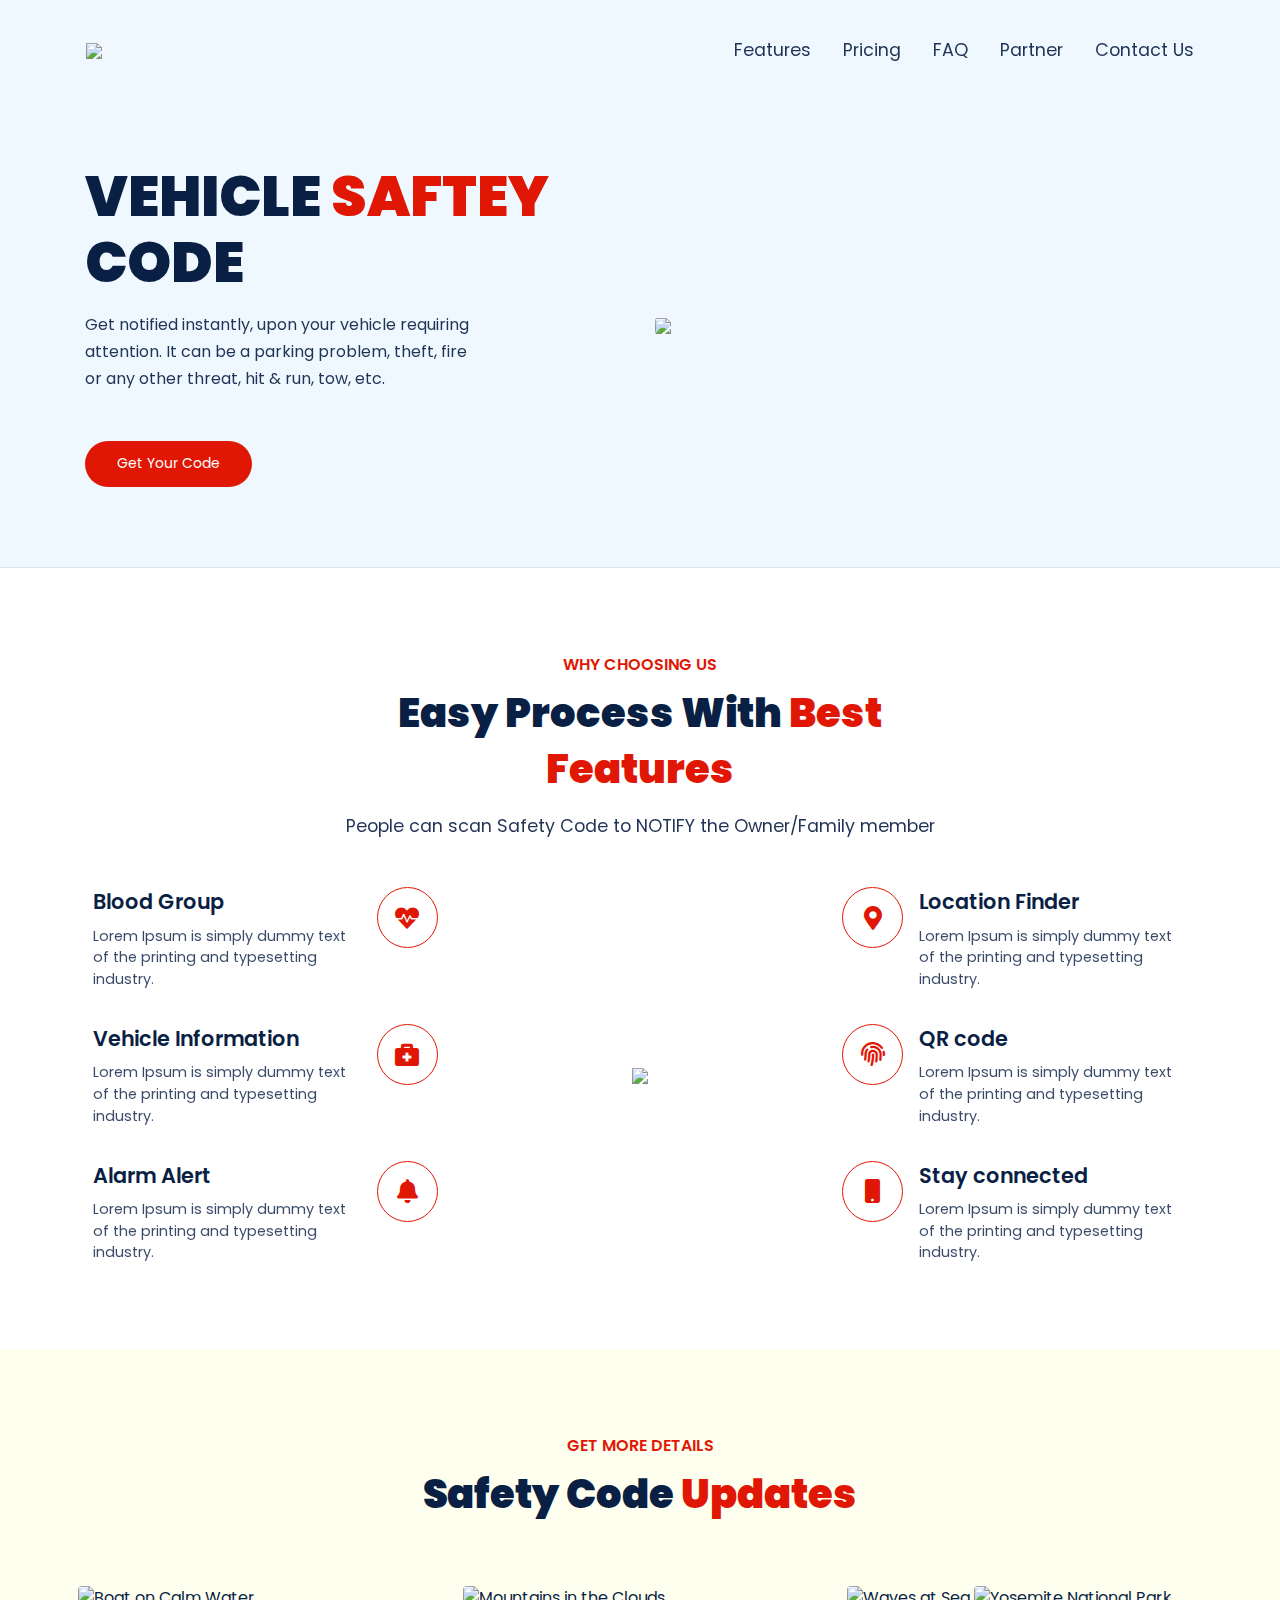
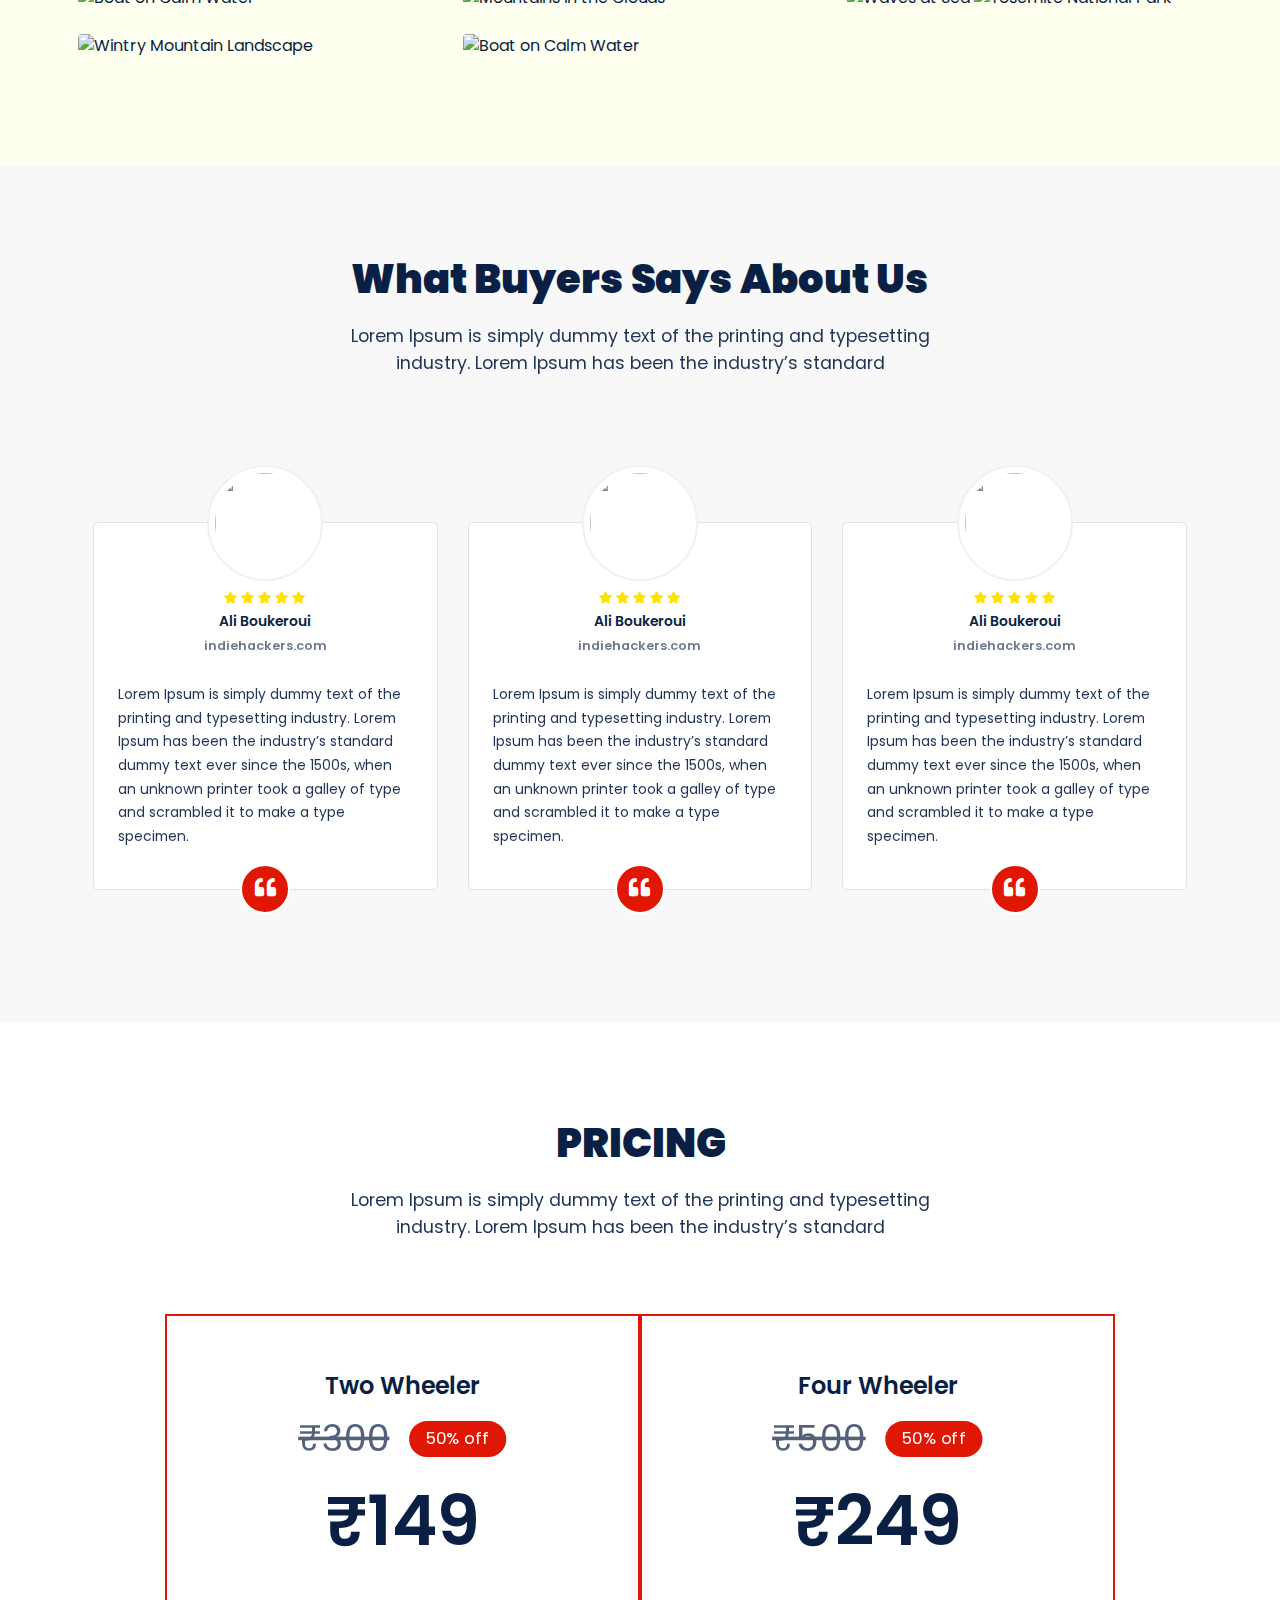
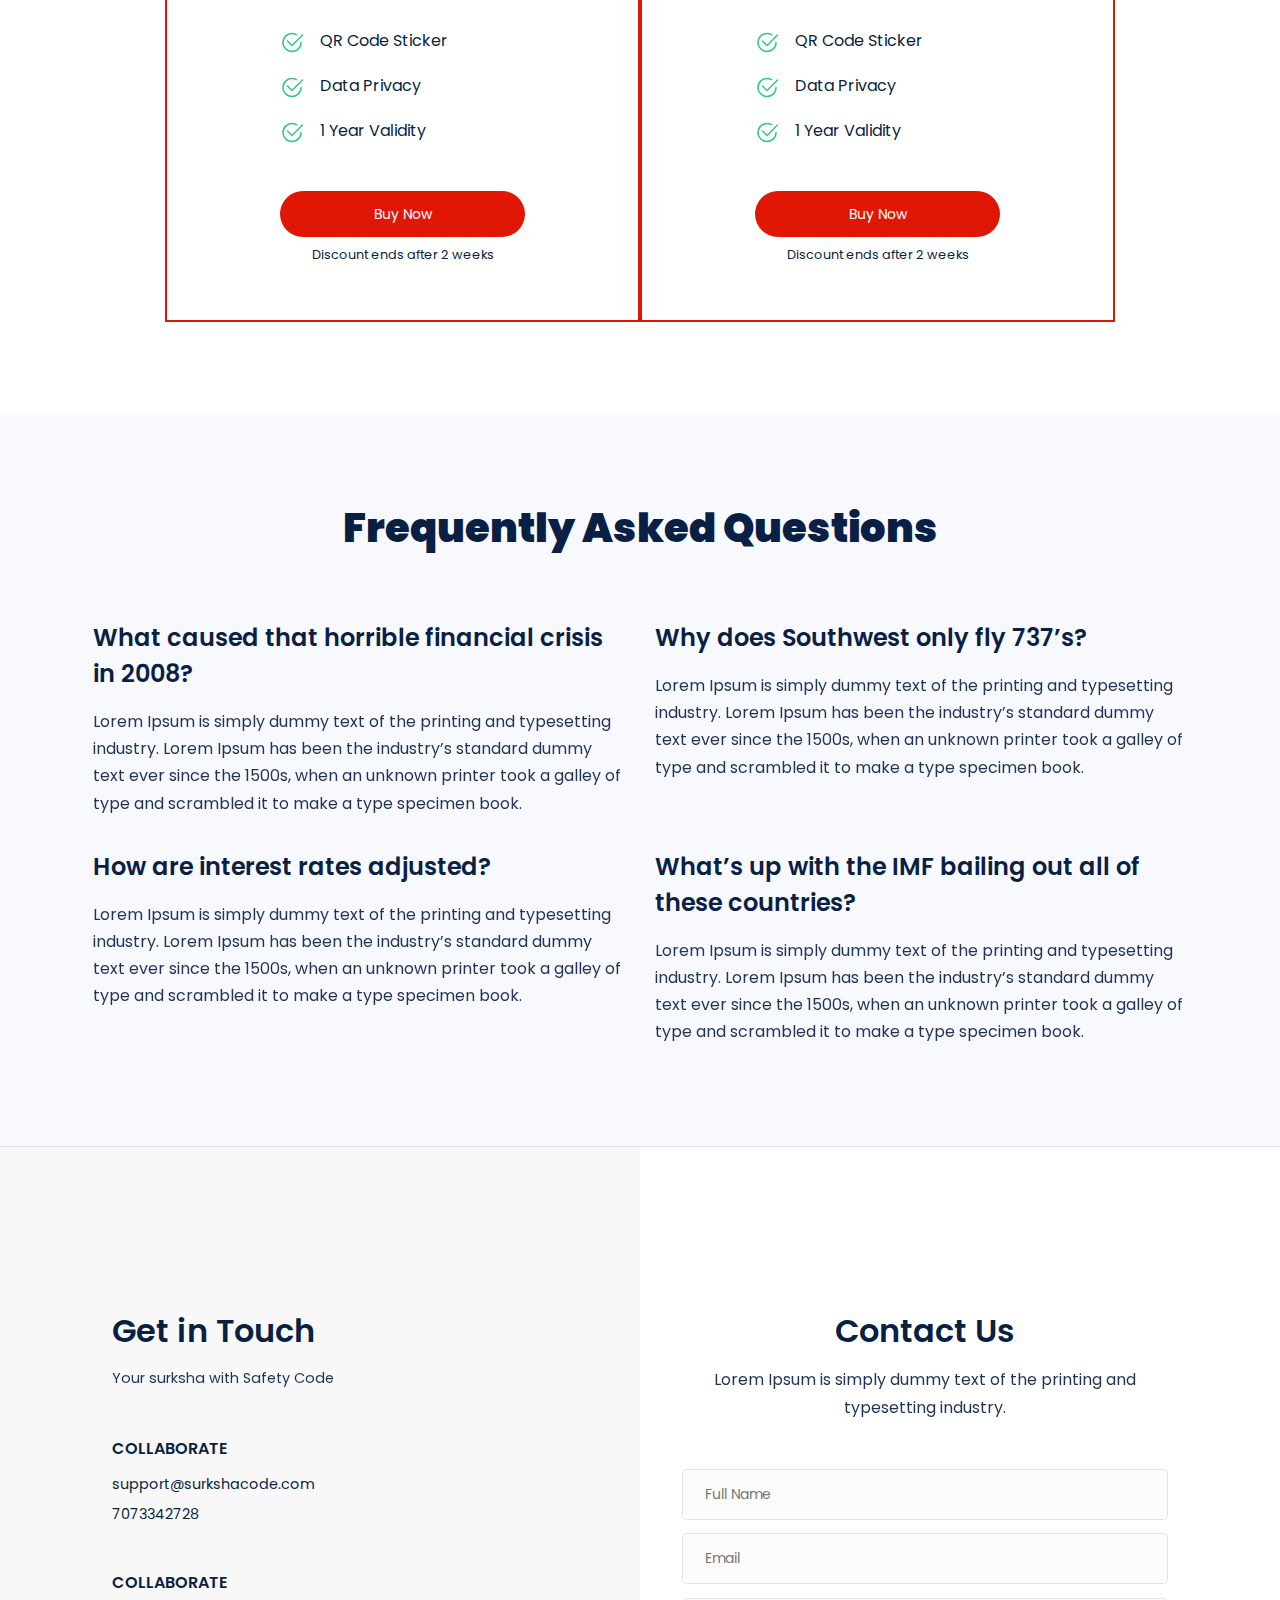
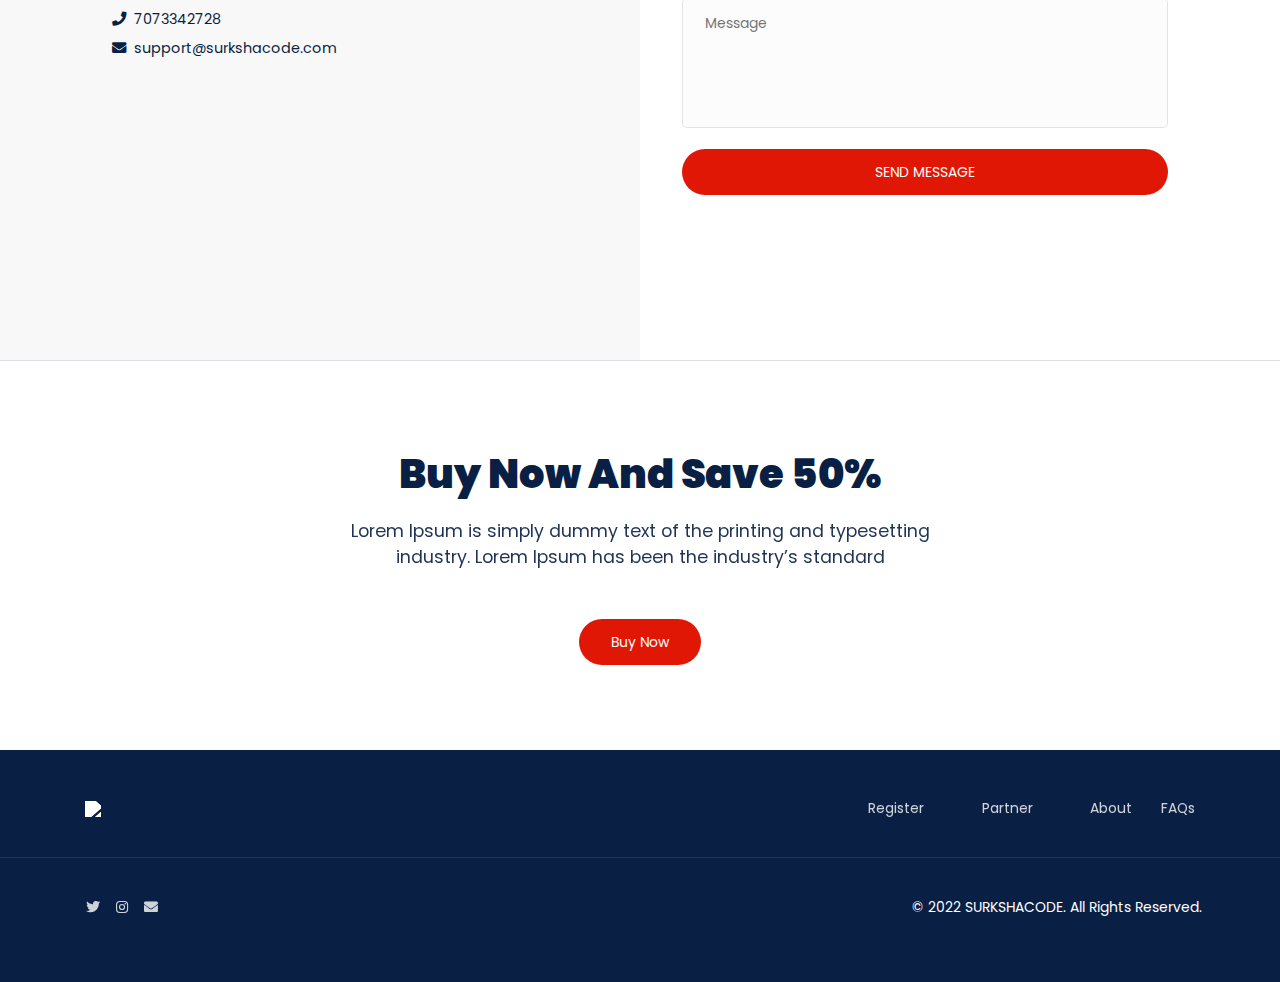
==== index.html @ e94eabd1 "new updts" ====
<!doctype html>
<html lang="en">

<head>
  <!-- Required meta tags -->
  <meta charset="utf-8">
  <meta name="viewport" content="width=device-width, initial-scale=1, shrink-to-fit=no">
  <meta name="description"
    content="Your SAFETY with Safety QR Code. Instantly get notified on phone, if your vehicle requires attention">
  <meta name="keywords"
    content="Your SAFETY with Safety QR Code. Instantly get notified on phone, if your vehicle requires attention">
  <link rel="icon" href="./assets/imgs/logo.svg" type="image/gif" sizes="16x16">
  <meta property="og:title" content="Your SAFETY with Safety QR Code">
  <meta property="og:site_name" content="Your SAFETY with Safety QR Code">
  <meta property="og:url" content="https://safetycode.in/">
  <meta property="og:image" content="https://safetycode.in/assets/imgs/qrimage.png">
  <meta property="og:description"
    content="Your SAFETY with Safety QR Code. Instantly get notified on phone, if your vehicle requires attention">

  <link rel="stylesheet" href="https://cdnjs.cloudflare.com/ajax/libs/animate.css/3.7.2/animate.min.css">
  <!-- font awesome 5 free -->
  <link rel="stylesheet" href="https://cdnjs.cloudflare.com/ajax/libs/font-awesome/5.13.0/css/all.min.css">
  <!-- Bootstrap CSS -->
  <link rel="stylesheet" href="https://stackpath.bootstrapcdn.com/bootstrap/4.4.1/css/bootstrap.min.css">

  <!-- Poppins font from Google -->
  <link href="https://fonts.googleapis.com/css2?family=Poppins:wght@300;400;600;700&display=swap" rel="stylesheet">

  <link rel="stylesheet" href="./assets/app.css">

  <title>Safety Code</title>
</head>

<body>

  <!--Offer Alert ================================ -->
  <!-- <div class="offer-alert">
       <div class="offer-alert__container container">
         <span>🔥😍 Limited time offer</span> <a href="https://surkshacode.com/register" target="_blank" class="offer-alert__btn">Register Now</a>
       </div>
     </div> -->

  <!--Hero ====================================== -->
  <header class="hero container-fluid border-bottom">
    <nav class="hero-nav container px-4 px-lg-0 mx-auto">
      <ul class="nav w-100 list-unstyled align-items-center p-0">
        <li class="hero-nav__item">
          <img class="hero-nav__logo" src="assets/imgs/logo.svg">
        </li>
        <li id="hero-menu" class="flex-grow-1 hero__nav-list hero__nav-list--mobile-menu ft-menu">
          <ul class="hero__menu-content nav flex-column flex-lg-row ft-menu__slider animated list-unstyled p-2 p-lg-0">
            <li class="flex-grow-1">
              <ul class="nav nav--lg-side list-unstyled align-items-center p-0">
                <li class="hero-nav__item">
                  <a href="#contact-us" class="hero-nav__link">Contact Us</a>
                </li>
                <li class="hero-nav__item">
                  <a href="./partner/index.html" target="_blank" class="hero-nav__link">Partner</a>
                </li>
                <li class="hero-nav__item">
                  <a href="#faq" class="hero-nav__link">FAQ</a>
                </li>
                <li class="hero-nav__item">
                  <a href="#pricing" class="hero-nav__link">Pricing</a>
                </li>

                <!-- <li class="hero-nav__item">
                  <a href="#features" class="hero-nav__link">Features</a>
                </li> -->
                <li class="hero-nav__item">
                  <a href="#product" class="hero-nav__link">Features</a>
                </li>
                <!-- <li class="hero-nav__item">
                  <a href="https://surkshacode.com/register" target="_blank" class="hero-nav__link" >Register</a>
                </li> -->

              </ul>
            </li>
          </ul>
          <button onclick="document.querySelector('#hero-menu').classList.toggle('ft-menu--js-show')"
            class="ft-menu__close-btn animated">
            <svg class="bi bi-x" width="1em" height="1em" viewBox="0 0 16 16" fill="currentColor"
              xmlns="http://www.w3.org/2000/svg">
              <path fill-rule="evenodd" d="M11.854 4.146a.5.5 0 010 .708l-7 7a.5.5 0 01-.708-.708l7-7a.5.5 0 01.708 0z"
                clip-rule="evenodd" />
              <path fill-rule="evenodd" d="M4.146 4.146a.5.5 0 000 .708l7 7a.5.5 0 00.708-.708l-7-7a.5.5 0 00-.708 0z"
                clip-rule="evenodd" />
            </svg>
          </button>
        </li>
        <li class="d-lg-none flex-grow-1 d-flex flex-row-reverse hero-nav__item">
          <button onclick="document.querySelector('#hero-menu').classList.toggle('ft-menu--js-show')"
            class="text-center px-2">
            <i class="fas fa-bars"></i>
          </button>
        </li>
      </ul>
    </nav>
    <div class="hero__content container mx-auto">
      <div class="row px-0 mx-0 align-items-center">
        <div class="col-lg-6 px-0">
          <h1 class="hero__title mb-3">
            VEHICLE <span class="highlight">SAFTEY</span> CODE
          </h1>
          <p class="hero__paragraph mb-5">
            Get notified instantly, upon your vehicle requiring attention. It can be a parking problem, theft, fire or
            any other threat, hit & run, tow, etc.
          </p>
          <div class="hero__btns-container">
            <a class="hero__btn btn btn-primary mb-2 mb-lg-0" href="https://surkshacode.com/register" target="_blank">
              Get Your Code
            </a>
            <!-- <a class="hero__btn btn btn-secondary mx-lg-3" href="#">
              Partner
            </a> -->
          </div>
        </div>
        <div class="col-lg-5 mt-5 mt-lg-0 mx-0">
          <div class="hero__img-container">
            <img src="assets/imgs/qrimage.png" class="hero__img w-100">
          </div>
        </div>
      </div>
    </div>
  </header>

  <!-- ===================================== -->

  <div id="product" class="block-5 space-between-blocks">
    <div class="container">
      <!-- HEADER -->
      <div class="col-lg-8 col-xl-7 mx-auto text-center mb-5">
        <p class="block__pre-title mb-2">WHY CHOOSING US</p>
        <h1 class="block__title mb-3">Easy Process With <span class="highlight">Best Features</span></h1>
        <p class="block__paragraph mb-0">
          People can scan Safety Code to NOTIFY the Owner/Family member
        </p>
      </div>
      <div class="row align-items-center flex-column-reverse flex-lg-row px-2">
        <!-- LEFT CONTENT -->
        <div class="col-lg-4">
          <div class="card-2 d-flex flex-row flex-lg-row-reverse">
            <div>
              <span class="card-2__symbol mx-auto">
                <i class="fas fa-heartbeat"></i>
              </span>
            </div>
            <div class="px-2"></div>
            <div>
              <h3 class="card-2__title mb-2">Blood Group</h3>
              <p class="card-2__paragraph">
                Lorem Ipsum is simply dummy text of
                the printing and typesetting industry.
              </p>
            </div>
          </div>
          <div class="card-2 d-flex flex-row flex-lg-row-reverse">
            <div>
              <span class="card-2__symbol mx-auto">
                <i class="fas fa-briefcase-medical"></i>
              </span>
            </div>
            <div class="px-2"></div>
            <div>
              <h3 class="card-2__title mb-2">Vehicle Information</h3>
              <p class="card-2__paragraph">
                Lorem Ipsum is simply dummy text of
                the printing and typesetting industry.
              </p>
            </div>
          </div>
          <div class="card-2 d-flex flex-row flex-lg-row-reverse">
            <div>
              <span class="card-2__symbol mx-auto">
                <i class="fas fa-bell"></i>
              </span>
            </div>
            <div class="px-2"></div>
            <div>
              <h3 class="card-2__title mb-2">Alarm Alert</h3>
              <p class="card-2__paragraph">
                Lorem Ipsum is simply dummy text of
                the printing and typesetting industry.
              </p>
            </div>
          </div>
        </div>
        <!-- IMAGE -->
        <div class="col-lg-4 my-5 text-center">
          <img src="assets/imgs/qrimage.png" class="w-75">
        </div>
        <!-- RIGHT CONTENT -->
        <div class="col-lg-4">
          <div class="card-2 d-flex">
            <div>
              <span class="card-2__symbol mx-auto">
                <i class="fas fa-map-marker-alt"></i>
              </span>
            </div>
            <div class="px-2"></div>
            <div>
              <h3 class="card-2__title mb-2">Location Finder</h3>
              <p class="card-2__paragraph">
                Lorem Ipsum is simply dummy text of
                the printing and typesetting industry.
              </p>
            </div>
          </div>
          <div class="card-2 d-flex">
            <div>
              <span class="card-2__symbol mx-auto">
                <i class="fas fa-fingerprint"></i>
              </span>
            </div>
            <div class="px-2"></div>
            <div>
              <h3 class="card-2__title mb-2">QR code</h3>
              <p class="card-2__paragraph">
                Lorem Ipsum is simply dummy text of
                the printing and typesetting industry.
              </p>
            </div>
          </div>
          <div class="card-2 d-flex">
            <div>
              <span class="card-2__symbol mx-auto">
                <i class="fas fa-mobile"></i>
              </span>
            </div>
            <div class="px-2"></div>
            <div>
              <h3 class="card-2__title mb-2">Stay connected</h3>
              <p class="card-2__paragraph">
                Lorem Ipsum is simply dummy text of
                the printing and typesetting industry.
              </p>
            </div>
          </div>
        </div>
      </div>
    </div>
  </div>

  <!-- ===================================== -->

  <div id="features" class="block-11 space-between-blocks">
    <div class="container">
      <div class="block__header col-lg-8 col-xl-7 mx-auto text-center">
        <p class="block__pre-title mb-2">GET MORE DETAILS</p>
        <h1 class="block__title mb-3">Safety Code <span class="highlight">Updates</span></h1>
        <!-- <p class="block__paragraph mb-0">
          Lorem Ipsum is simply dummy text of the printing and typesetting industry. Lorem Ipsum has been the industry’s
          standard
        </p> -->
      </div>
      <div class="row align-items-center justify-content-center flex-column-reverse flex-lg-row px-2">
        <!-- Gallery -->
        <div class="row">
          <div class="col-lg-4 col-md-12 mb-4 mb-lg-0">
            <img src="https://mdbcdn.b-cdn.net/img/Photos/Horizontal/Nature/4-col/img%20(73).webp"
              class="w-100 shadow-1-strong rounded mb-4" alt="Boat on Calm Water" id="myImg" onclick="onClickImage(this);"/>

            <img src="https://mdbcdn.b-cdn.net/img/Photos/Vertical/mountain1.webp"
              class="w-100 shadow-1-strong rounded mb-4" alt="Wintry Mountain Landscape" id="myImg" onclick="onClickImage(this);"/>
          </div>

          <div class="col-lg-4 mb-4 mb-lg-0">
            <img src="https://mdbcdn.b-cdn.net/img/Photos/Vertical/mountain2.webp"
              class="w-100 shadow-1-strong rounded mb-4" alt="Mountains in the Clouds"  id="myImg" onclick="onClickImage(this);"/>

            <img src="https://mdbcdn.b-cdn.net/img/Photos/Horizontal/Nature/4-col/img%20(73).webp"
              class="w-100 shadow-1-strong rounded mb-4" alt="Boat on Calm Water" id="myImg" onclick="onClickImage(this);"/>
          </div>

          <div class="col-lg-4 mb-4 mb-lg-0">
            <img src="https://mdbcdn.b-cdn.net/img/Photos/Horizontal/Nature/4-col/img%20(18).webp"
              class="w-100 shadow-1-strong rounded mb-4" alt="Waves at Sea" id="myImg" onclick="onClickImage(this);" />

            <img src="https://mdbcdn.b-cdn.net/img/Photos/Vertical/mountain3.webp"
              class="w-100 shadow-1-strong rounded mb-4" alt="Yosemite National Park" id="myImg" onclick="onClickImage(this);" />
          </div>
        </div>
        <!-- Gallery -->
      </div>
    </div>
  </div>
  <div id="myModal" class="modal">
    <span class="close">&times;</span>
    <img class="modal-content" id="img01">
  </div>

  <!-- ======================================== -->

  <div id="testimonials" class="block-20 space-between-blocks">
    <div class="container">
      <div class="block__header col-lg-8 col-xl-7 mx-auto text-center px-0">
        <h1 class="block__title mb-3">What Buyers Says About Us</h1>
        <p class="block__paragraph">
          Lorem Ipsum is simply dummy text of the printing and typesetting industry. Lorem Ipsum has been the industry’s
          standard
        </p>
      </div>
      <div class="row px-2 pt-4">
        <div class="col-lg-4">
          <div class="testimonial-card-1 mb-5">
            <p class="testimonial-card-1__paragraph mb-3">
              Lorem Ipsum is simply dummy text of the printing and typesetting industry. Lorem Ipsum has been the
              industry’s standard

              dummy text ever since the 1500s, when an unknown printer took a galley of type and scrambled it to make a
              type specimen.
            </p>
            <div class="block-20__person">
              <div class="mb-2">
                <img class="block-20__person-avatar" src="assets/imgs/profile-2.png">
              </div>
              <div class="flex-grow-1 d-flex flex-column">
                <span class="block-20__person-rating">
                  <i class="fas fa-star"></i>
                  <i class="fas fa-star"></i>
                  <i class="fas fa-star"></i>
                  <i class="fas fa-star"></i>
                  <i class="fas fa-star"></i>
                </span>
                <span class="block-20__person-name my-1">Ali Boukeroui</span>
                <span class="block-20__person-info">indiehackers.com</span>
              </div>
            </div>
            <span class="testimonial-card-1__quote-symbol">
              <i class="fas fa-quote-left"></i>
            </span>
          </div>
        </div>
        <div class="col-lg-4">
          <div class="testimonial-card-1 mb-5">
            <p class="testimonial-card-1__paragraph mb-3">
              Lorem Ipsum is simply dummy text of the printing and typesetting industry. Lorem Ipsum has been the
              industry’s standard
              dummy text ever since the 1500s, when an unknown printer took a galley of type and scrambled it to make a
              type specimen.
            </p>
            <div class="block-20__person">
              <div class="mb-2">
                <img class="block-20__person-avatar" src="assets/imgs/profile-2.png">
              </div>
              <div class="flex-grow-1 d-flex flex-column">
                <span class="block-20__person-rating">
                  <i class="fas fa-star"></i>
                  <i class="fas fa-star"></i>
                  <i class="fas fa-star"></i>
                  <i class="fas fa-star"></i>
                  <i class="fas fa-star"></i>
                </span>
                <span class="block-20__person-name my-1">Ali Boukeroui</span>
                <span class="block-20__person-info">indiehackers.com</span>
              </div>
            </div>
            <span class="testimonial-card-1__quote-symbol">
              <i class="fas fa-quote-left"></i>
            </span>
          </div>
        </div>
        <div class="col-lg-4">
          <div class="testimonial-card-1 mb-5">
            <p class="testimonial-card-1__paragraph mb-3">
              Lorem Ipsum is simply dummy text of the printing and typesetting industry. Lorem Ipsum has been the
              industry’s standard
              dummy text ever since the 1500s, when an unknown printer took a galley of type and scrambled it to make a
              type specimen.
            </p>
            <div class="block-20__person">
              <div class="mb-2">
                <img class="block-20__person-avatar" src="assets/imgs/profile-2.png">
              </div>
              <div class="flex-grow-1 d-flex flex-column">
                <span class="block-20__person-rating">
                  <i class="fas fa-star"></i>
                  <i class="fas fa-star"></i>
                  <i class="fas fa-star"></i>
                  <i class="fas fa-star"></i>
                  <i class="fas fa-star"></i>
                </span>
                <span class="block-20__person-name my-1">Ali Boukeroui</span>
                <span class="block-20__person-info">indiehackers.com</span>
              </div>
            </div>
            <span class="testimonial-card-1__quote-symbol">
              <i class="fas fa-quote-left"></i>
            </span>
          </div>
        </div>
      </div>
    </div>
  </div>

  <!-- =================================== -->

  <div id="pricing" class="block-17 px-4 space-between-blocks">
    <div class="container">
      <div class="block-17__header col-lg-8 col-xl-7 mx-auto text-center px-0">
        <h1 class="block__title mb-3">PRICING</h1>
        <p class="block__paragraph">
          Lorem Ipsum is simply dummy text of the printing and typesetting industry. Lorem Ipsum has been the industry’s
          standard
        </p>
      </div>
      <div class="block-17__card row flex-column-reverse flex-lg-row justify-content-center">
        <!-- <div class="testimonial-card-3 text-center col-lg-6 px-0 d-flex align-items-center justify-content-center">
          <div class="px-4 px-lg-5">
            <img class="person__avatar" src="/imgs/profile-2.png">
            <p class="testimonial-card-3__paragraph my-4">
              Lorem Ipsum is simply dummy text of the printing
              and typesetting industry. Lorem Ipsum has been the
              industry’s standard dummy text ever since the 1500s,
              when an unknown printer took a galley of type and
              scrambled it to make a type specimen book.
            </p>
            <div class="flex-grow-1 d-flex flex-column mb-3">
              <span class="person__name">Ali Boukeroui</span>
              <span class="person__info my-1">indiehackers.com</span>
              <span class="person__rating">
                <i class="fas fa-star"></i>
                <i class="fas fa-star"></i>
                <i class="fas fa-star"></i>
                <i class="fas fa-star"></i>
                <i class="fas fa-star"></i>
              </span>
            </div>
          </div>
          <span class="testimonial-card-3__quote-symbol">
            <i class="fas fa-quote-left"></i>
          </span>
        </div> -->
        <div class="cta-card col-lg-5 px-0">
          <div class="plan-card text-center">
            <h6 class="plan-card__name mb-0">Two Wheeler</h6>
            <p class="discount mt-3 mb-0 d-flex align-items-center justify-content-center">
              <span class="discount__old-price mx-2">₹300</span>
              <span class="discount__percentage mx-2">50% off</span>
            </p>
            <p class="plan-card__price my-2">₹149</p>
            <!-- <span class="plan-card__duration">7 Days Money Back Guaranteed</span> -->
            <ul class="plan-features list-unstyled mt-5 mb-0">
              <li class="plan-features__li">
                <span class="plan-features__li-icon mx-1">
                  <svg class="bi bi-check2-circle" width="1em" height="1em" viewBox="0 0 16 16" fill="currentColor"
                    xmlns="http://www.w3.org/2000/svg">
                    <path fill-rule="evenodd"
                      d="M15.354 2.646a.5.5 0 0 1 0 .708l-7 7a.5.5 0 0 1-.708 0l-3-3a.5.5 0 1 1 .708-.708L8 9.293l6.646-6.647a.5.5 0 0 1 .708 0z" />
                    <path fill-rule="evenodd"
                      d="M8 2.5A5.5 5.5 0 1 0 13.5 8a.5.5 0 0 1 1 0 6.5 6.5 0 1 1-3.25-5.63.5.5 0 1 1-.5.865A5.472 5.472 0 0 0 8 2.5z" />
                  </svg>
                </span>
                <span class="mx-3">QR Code Sticker</span>
              </li>
              <li class="plan-features__li">
                <span class="plan-features__li-icon mx-1">
                  <svg class="bi bi-check2-circle" width="1em" height="1em" viewBox="0 0 16 16" fill="currentColor"
                    xmlns="http://www.w3.org/2000/svg">
                    <path fill-rule="evenodd"
                      d="M15.354 2.646a.5.5 0 0 1 0 .708l-7 7a.5.5 0 0 1-.708 0l-3-3a.5.5 0 1 1 .708-.708L8 9.293l6.646-6.647a.5.5 0 0 1 .708 0z" />
                    <path fill-rule="evenodd"
                      d="M8 2.5A5.5 5.5 0 1 0 13.5 8a.5.5 0 0 1 1 0 6.5 6.5 0 1 1-3.25-5.63.5.5 0 1 1-.5.865A5.472 5.472 0 0 0 8 2.5z" />
                  </svg>
                </span>
                <span class="mx-3">Data Privacy</span>
              </li>
              <li class="plan-features__li">
                <span class="plan-features__li-icon mx-1">
                  <svg class="bi bi-check2-circle" width="1em" height="1em" viewBox="0 0 16 16" fill="currentColor"
                    xmlns="http://www.w3.org/2000/svg">
                    <path fill-rule="evenodd"
                      d="M15.354 2.646a.5.5 0 0 1 0 .708l-7 7a.5.5 0 0 1-.708 0l-3-3a.5.5 0 1 1 .708-.708L8 9.293l6.646-6.647a.5.5 0 0 1 .708 0z" />
                    <path fill-rule="evenodd"
                      d="M8 2.5A5.5 5.5 0 1 0 13.5 8a.5.5 0 0 1 1 0 6.5 6.5 0 1 1-3.25-5.63.5.5 0 1 1-.5.865A5.472 5.472 0 0 0 8 2.5z" />
                  </svg>
                </span>
                <span class="mx-3">1 Year Validity</span>
              </li>
              <li class="mt-5">
                <a href="#" class="d-block btn btn-primary px-5 mx-auto">
                  Buy Now
                </a>
                <small class="d-block mt-2 text-center">Discount ends after 2 weeks</small>
              </li>
            </ul>
          </div>
        </div>
        <div class="cta-card col-lg-5 px-0">
          <div class="plan-card text-center">
            <h6 class="plan-card__name mb-0">Four Wheeler</h6>
            <p class="discount mt-3 mb-0 d-flex align-items-center justify-content-center">
              <span class="discount__old-price mx-2">₹500</span>
              <span class="discount__percentage mx-2">50% off</span>
            </p>
            <p class="plan-card__price my-2">₹249</p>
            <!-- <span class="plan-card__duration">7 Days Money Back Guaranteed</span> -->
            <ul class="plan-features list-unstyled mt-5 mb-0">
              <li class="plan-features__li">
                <span class="plan-features__li-icon mx-1">
                  <svg class="bi bi-check2-circle" width="1em" height="1em" viewBox="0 0 16 16" fill="currentColor"
                    xmlns="http://www.w3.org/2000/svg">
                    <path fill-rule="evenodd"
                      d="M15.354 2.646a.5.5 0 0 1 0 .708l-7 7a.5.5 0 0 1-.708 0l-3-3a.5.5 0 1 1 .708-.708L8 9.293l6.646-6.647a.5.5 0 0 1 .708 0z" />
                    <path fill-rule="evenodd"
                      d="M8 2.5A5.5 5.5 0 1 0 13.5 8a.5.5 0 0 1 1 0 6.5 6.5 0 1 1-3.25-5.63.5.5 0 1 1-.5.865A5.472 5.472 0 0 0 8 2.5z" />
                  </svg>
                </span>
                <span class="mx-3">QR Code Sticker</span>
              </li>
              <li class="plan-features__li">
                <span class="plan-features__li-icon mx-1">
                  <svg class="bi bi-check2-circle" width="1em" height="1em" viewBox="0 0 16 16" fill="currentColor"
                    xmlns="http://www.w3.org/2000/svg">
                    <path fill-rule="evenodd"
                      d="M15.354 2.646a.5.5 0 0 1 0 .708l-7 7a.5.5 0 0 1-.708 0l-3-3a.5.5 0 1 1 .708-.708L8 9.293l6.646-6.647a.5.5 0 0 1 .708 0z" />
                    <path fill-rule="evenodd"
                      d="M8 2.5A5.5 5.5 0 1 0 13.5 8a.5.5 0 0 1 1 0 6.5 6.5 0 1 1-3.25-5.63.5.5 0 1 1-.5.865A5.472 5.472 0 0 0 8 2.5z" />
                  </svg>
                </span>
                <span class="mx-3">Data Privacy</span>
              </li>
              <li class="plan-features__li">
                <span class="plan-features__li-icon mx-1">
                  <svg class="bi bi-check2-circle" width="1em" height="1em" viewBox="0 0 16 16" fill="currentColor"
                    xmlns="http://www.w3.org/2000/svg">
                    <path fill-rule="evenodd"
                      d="M15.354 2.646a.5.5 0 0 1 0 .708l-7 7a.5.5 0 0 1-.708 0l-3-3a.5.5 0 1 1 .708-.708L8 9.293l6.646-6.647a.5.5 0 0 1 .708 0z" />
                    <path fill-rule="evenodd"
                      d="M8 2.5A5.5 5.5 0 1 0 13.5 8a.5.5 0 0 1 1 0 6.5 6.5 0 1 1-3.25-5.63.5.5 0 1 1-.5.865A5.472 5.472 0 0 0 8 2.5z" />
                  </svg>
                </span>
                <span class="mx-3">1 Year Validity</span>
              </li>
              <li class="mt-5">
                <a href="#" class="d-block btn btn-primary px-5 mx-auto">
                  Buy Now
                </a>
                <small class="d-block mt-2 text-center">Discount ends after 2 weeks</small>
              </li>
            </ul>
          </div>
        </div>
      </div>
    </div>
  </div>

  <!-- =================================== -->

  <div id="faq" class="block-39 space-between-blocks">
    <div class="container">
      <!-- HEADER -->
      <div class="col-lg-8 col-xl-7 mx-auto text-center mb-5">
        <h1 class="block__title">Frequently Asked Questions</h1>
      </div>
      <div class="row px-2">
        <div class="col-lg-6">
          <div class="content-block">
            <h4 class="content-block__title">
              What caused that horrible financial crisis in 2008?
            </h4>
            <p class="content-block__paragraph">
              Lorem Ipsum is simply dummy text of the printing and typesetting industry. Lorem Ipsum has been the
              industry’s standard
              dummy text ever since the 1500s, when an unknown printer took a galley of type and scrambled it to make a
              type specimen
              book.
            </p>
          </div>
        </div>
        <div class="col-lg-6">
          <div class="content-block">
            <h4 class="content-block__title">
              Why does Southwest only fly 737’s?
            </h4>
            <p class="content-block__paragraph">
              Lorem Ipsum is simply dummy text of the printing and typesetting industry. Lorem Ipsum has been the
              industry’s standard
              dummy text ever since the 1500s, when an unknown printer took a galley of type and scrambled it to make a
              type specimen
              book.
            </p>
          </div>
        </div>
        <div class="col-lg-6">
          <div class="content-block">
            <h4 class="content-block__title">
              How are interest rates adjusted?
            </h4>
            <p class="content-block__paragraph">
              Lorem Ipsum is simply dummy text of the printing and typesetting industry. Lorem Ipsum has been the
              industry’s standard
              dummy text ever since the 1500s, when an unknown printer took a galley of type and scrambled it to make a
              type specimen
              book.
            </p>
          </div>
        </div>
        <div class="col-lg-6">
          <div class="content-block">
            <h4 class="content-block__title">
              What’s up with the IMF bailing out all of these countries?
            </h4>
            <p class="content-block__paragraph">
              Lorem Ipsum is simply dummy text of the printing and typesetting industry. Lorem Ipsum has been the
              industry’s standard
              dummy text ever since the 1500s, when an unknown printer took a galley of type and scrambled it to make a
              type specimen
              book.
            </p>
          </div>
        </div>
      </div>
    </div>
  </div>

  <!-- =================================== -->

  <div id="contact-us" class="block-28 space-between-blocks border-top border-bottom">
    <div class="container">
      <div class="row h-100">
        <div class="col-lg-6 h-100 block-28__content-side">
          <div class="contact-info">
            <h5 class="contact-info__title mb-3">Get in Touch</h5>
            <p class="contact-info__paragraph mb-5">
              Your surksha with Safety Code
            </p>
            <div class="mb-5">
              <h6 class="contact-info__title-2 mb-3">COLLABORATE</h6>
              <p class="d-flex flex-column">
                <span class="contact-info__item mb-2">support@surkshacode.com</span>
                <span class="contact-info__item">7073342728</span>
              </p>
            </div>
            <div class="mb-5">
              <h6 class="contact-info__title-2 mb-3">COLLABORATE</h6>
              <p class="d-flex flex-column">
                <span class="contact-info__item mb-2">
                  <i class="fas fa-phone"></i><span class="mx-2">7073342728</span>
                </span>
                <span class="contact-info__item">
                  <i class="fas fa-envelope"></i><span class="mx-2">support@surkshacode.com</span>
                </span>
              </p>
            </div>
          </div>
        </div>
        <div class="col-lg-6 h-100 block-28__form-side">
          <form onsubmit="submitContactForm(event)" class="contact-form text-center">
            <div class="contact-form__header mb-5">
              <h6 class="contact-form__title mb-3">Contact Us</h6>
              <p class="contact-form__paragraph mb-0 mx-auto">
                Lorem Ipsum is simply dummy text of the printing and typesetting industry.
              </p>
            </div>
            <input type="text" class="contact-form__input" placeholder="Full Name">
            <input type="email" class="contact-form__input" placeholder="Email">
            <textarea class="contact-form__input" placeholder="Message"></textarea>
            <button class="btn btn-primary w-100">SEND MESSAGE</button>
          </form>
        </div>
      </div>
    </div>
  </div>

  <!-- =================================== -->

  <div class="block-32 space-between-blocks">
    <div class="container">
      <!-- HEADER -->
      <div class="col-lg-8 col-xl-7 mx-auto text-center mb-5">
        <h1 class="block__title mb-3">Buy Now And Save 50%</h1>
        <p class="block__paragraph mb-0">
          Lorem Ipsum is simply dummy text of the printing and typesetting industry. Lorem Ipsum has been the industry’s
          standard
        </p>
      </div>
      <div class="text-center">
        <a href="#" class="btn btn-primary">Buy Now</a>
      </div>
    </div>
  </div>

  <!-- =================================== -->

  <div class="block-44 py-5">
    <div class="container">
      <div class="row px-0 mx-0 justify-content-center align-items-center">
        <div class="block-44__logo-container">
          <img class="block-44__logo" src="assets/imgs/logo.svg">
        </div>
        <ul class="block-44__list list-unstyled justify-content-center mb-0">
          <li class="block-44__li-1">
            <a href="https://surkshacode.com/register" class="block-44__link">Register</a>
          </li>
          <li class="block-44__li-1">
            <a href="https://surkshacode.com/register" class="block-44__link">Partner</a>
          </li>
          <li class="block-44__li-1">
            <a href="#" class="block-44__link">About</a>
          </li>
          <li class="block-44__li-1">
            <a href="#" class="block-44__link">FAQs</a>
          </li>
        </ul>
      </div>
    </div>
    <hr class="block-44__divider">
    <div class="container">
      <div class="row flex-column flex-md-row px-2 justify-content-center">
        <div class="flex-grow-1">
          <ul class="block-44__extra-links d-flex list-unstyled p-0">
            <li class="mx-2">
              <a href="#" class="block-44__link m-0">
                <i class="fab fa-twitter"></i>
              </a>
            </li>
            <li class="mx-2">
              <a href="#" class="block-44__link m-0">
                <i class="fab fa-instagram"></i>
              </a>
            </li>
            <li class="mx-2">
              <a href="#" class="block-44__link m-0">
                <i class="fas fa-envelope"></i>
              </a>
            </li>
          </ul>
        </div>
        <p class="block-41__copyrights">&copy; 2022 SURKSHACODE. All Rights Reserved.</p>
      </div>
    </div>
  </div>

  <!-- =================================== -->
  <!-- jQuery first, then Popper.js, then Bootstrap JS -->
  <script src="https://code.jquery.com/jquery-3.4.1.slim.min.js"
    integrity="sha384-J6qa4849blE2+poT4WnyKhv5vZF5SrPo0iEjwBvKU7imGFAV0wwj1yYfoRSJoZ+n"
    crossorigin="anonymous"></script>
  <script src="https://cdn.jsdelivr.net/npm/popper.js@1.16.0/dist/umd/popper.min.js"
    integrity="sha384-Q6E9RHvbIyZFJoft+2mJbHaEWldlvI9IOYy5n3zV9zzTtmI3UksdQRVvoxMfooAo"
    crossorigin="anonymous"></script>
  <script src="https://stackpath.bootstrapcdn.com/bootstrap/4.4.1/js/bootstrap.min.js"
    integrity="sha384-wfSDF2E50Y2D1uUdj0O3uMBJnjuUD4Ih7YwaYd1iqfktj0Uod8GCExl3Og8ifwB6"
    crossorigin="anonymous"></script>
</body>
<script src="./assets/app.js"></script>

</html>
---- assets/app.css ----
:root {
  --primary: #e01705;
  --secondary: #0a1f44;
  --primary-invert: #fff;
  --secondary-invert: #fff;

   /* DEFAULT COLOR OF ALERT TEXT */
   --alert-text-primary: #fff;
   
  /* DEFAULT COLOR OF TEXTS */
  --text-primary: #0a1f44;
  
  /* FOR BUTTONS & INPUTS */
  --elements-roundness: 10rem;

  --space-between-blocks: 5.3rem;
  /* for mobiles */
  --space-between-blocks-small-screens: 3rem;
}

body {
  font-family: 'Poppins', sans-serif;
  overflow-x: hidden;
  color: var(--alert-text-primary);
}

.space-between-blocks {
  padding-top: var(--space-between-blocks-small-screens);
  padding-bottom: var(--space-between-blocks-small-screens);
}

@media(min-width: 992px) {
  .space-between-blocks {
    padding-top: var(--space-between-blocks);
    padding-bottom: var(--space-between-blocks);
  }
}

/* ----------------- BUTTONS ------------------- */

button {
  color: inherit;
  padding: 0;
  background: none;
  border: none;
}

button:focus {
  outline: none;
  box-shadow: none;
}

.btn {
  font-size: .87rem;
  padding: .8rem 1.6rem;
  border-radius: var(--elements-roundness);
  transition: .2s all;
}

@media(min-width: 992px) {
  .btn {
    padding: .8rem 2rem;
  }
}

.btn,
.btn:hover,
.btn:focus {
  border: none;
  box-shadow: none;
  outline: none;
}

.btn:hover,
.btn:focus {
  transform: scale(1.05);
}

.btn-primary,
.btn-primary:hover,
.btn-primary:focus {
  background: var(--primary);
  color: var(--primary-invert);
}

.btn-secondary,
.btn-secondary:hover,
.btn-secondary:focus {
  background: var(--secondary);
  color: var(--secondary-invert);
}

.btn-sm {
  padding: .8rem;
}

/* ============================================== */

.offer-alert {
  position: fixed;
  top: 0;
  left: 0;
  right: 0;
  width: 100%;
  text-align: center;
  padding: 1rem 0;
  background-color: #0a1f44;
  font-size: .9rem;
  cursor: pointer;
  z-index: 1;
}

.offer-alert__container {
  display: flex;
  flex-direction: column;
  align-items: center;
  justify-content: center;
}

@media(min-width: 992px) {
  .offer-alert__container {
    display: block;
  }
}

.offer-alert__btn {
  color: var(--primary-invert);
  background-color: var(--primary);
  padding: .5rem .8rem;
  margin-top: .5rem;
  border-radius: 5px;
  transition: .2s all;
}

@media(min-width: 922px) {
  .offer-alert__btn {
    margin: 0 .5rem;
  }
}

.offer-alert__btn:hover,
.offer-alert__btn:focus {
  background-color: var(--primary);
  color: var(--primary-invert);
  text-decoration: none;
  transform: scale(1.1);
}

/* ============================================== */

.hero {
  --hero-nav-height: 100px;
  --block-background: aliceblue;
  --block-text-color: var(--text-primary);
  background: var(--block-background);
  color: var(--block-text-color);
  position: relative;
  display: flex;
  flex-direction: column;
  margin-top: 0px;
  /* margin-top: 98px; */

}

@media(min-width: 992px) {
  .hero {
    margin-top: 0px;
    background-color: aliceblue;
  }
}

.hero-nav {
  margin: 0 -1rem;
  width: 100%;
  height: var(--hero-nav-height);
  display: flex;
  align-items: center;
}

.hero-nav__item {
  text-align: center;
  font-size: 1.1rem;
}

@media(min-width: 992px) {
  .hero-nav__item {
    margin: 0 1rem;
  }
}

@media(min-width: 992px) {
  .nav--lg-side {
    flex-direction: row-reverse;
  }
}

.hero-nav__logo {
  height: 35px;
}

.hero-nav__link {
  color: inherit;
  opacity: .9;
}

.hero-nav__link:hover,
.hero-nav__link:focus {
  color: var(--primary);
  text-decoration: none;
  opacity: 1;
}

.hero__row {
  height: 100%;
}

.hero_empty-column {
  height: 100%;
}

.hero__image-column {
  height: 100%;
  background-position: center;
  background-size: cover;
}

.hero__content {
  text-align: initial;
  padding-top: 2rem;
  padding-bottom: 3rem;
}

@media(min-width:992px) {
  .hero__content {
    padding-top: 4rem;
    padding-bottom: 5rem;
  }
}

.hero__title {
  font-size: 1.8rem;
  font-weight: 900;
}

.hero__paragraph {
  font-size: .9rem;
  font-weight: 400;
  line-height: 1.7;
  opacity: .9;
}

@media (min-width: 576px) {
  .hero__title {
    font-size: 2.5rem;
    line-height: 1.17;
  }
  
  .hero__paragraph {
    width: 80%;
  }
}

@media (min-width: 768px) {
  .hero__title {
    font-size: 3rem;
  }
}

@media(min-width: 992px) {
  .hero__title {
    width: 95%;
    font-size: 3rem;
    line-height: 1.17;
  }

  .hero__paragraph {
    font-size: 1rem;
    width: 70%;
  }
}

@media(min-width: 1200px) {
  .hero__title {
    font-size: 3.5rem;
    line-height: 1.17;
  }
}

.cta-p {
  text-align: center;
  font-size: .75rem;
  opacity: .9;
}

@media(min-width: 992px) {
  .cta-p {
    text-align: initial;
  }
}

.hero__btns-container {
  display: inline-flex;
  flex-direction: column;
  align-items: center;
  width: 200px;
  margin: auto;
}

.hero__btn {
  display: inline-block;
  width: 100%;
}

@media(min-width: 992px) {
  .hero__btns-container {
    width: auto;
    flex-direction: row;
  }

  .hero__btn {
    width: auto;
  }
}

.highlight {
  color: var(--primary);
}

/* ----------------------------- */

.ft-menu {
  position: fixed;
  left: 0;
  right: 0;
  top: 0;
  bottom: 0;
  z-index: 2000;
  -webkit-animation-name: fadeOut;
  animation-name: fadeOut;
  -webkit-animation-duration: .5s;
  animation-duration: .5s;
  -webkit-animation-fill-mode: both;
  animation-fill-mode: both;
}

@media (print),
(prefers-reduced-motion: reduce) {
  .ft-menu {
    -webkit-animation-duration: 1ms !important;
    animation-duration: 1ms !important;
    -webkit-transition-duration: 1ms !important;
    transition-duration: 1ms !important;
    -webkit-animation-iteration-count: 1 !important;
    animation-iteration-count: 1 !important;
  }
}

.ft-menu .hero-nav__item {
  width: 100%;
  margin-top: .75rem;
  margin-bottom: .75rem;
}

@media(min-width: 992px) {
  .ft-menu .hero-nav__item {
    width: auto;
    margin-top: 0;
    margin-bottom: 0;
  }
}

.ft-menu--js-show {
  -webkit-animation-name: fadeIn;
  animation-name: fadeIn;
  -webkit-animation-duration: .5s;
  animation-duration: .5s;
}

.ft-menu::before {
  content: '';
  display: block;
  position: absolute;
  left: 0;
  right: 0;
  bottom: 0;
  top: 0;
  background: var(--primary);
  opacity: .9;
  z-index: -1;
}

@media(min-width: 992px) {
  .ft-menu {
    -webkit-animation-name: none;
    animation-name: none;
    position: static;
    z-index: auto;
  }

  .ft-menu::before {
    content: none;
  }
}

.ft-menu__slider {
  width: 80%;
  height: 100%;
  background: var(--block-background);
  overflow: hidden;
  transform: translateX(-100%);
  transition: .5s transform;
}

@media(min-width: 992px) {
  .ft-menu__slider {
    width: auto;
    height: auto;
    background: none;
    transform: none;
    display: flex;
    align-items: center;
  }
}

.ft-menu--js-show .ft-menu__slider {
  transform: translateX(0%);
}

.ft-menu__close-btn {
  color: var(--primary-invert);
  position: absolute;
  right: 0;
  top: 0;
  font-size: 2rem;
  margin: 1rem;
  transform: translateX(100%);
  transition: .5s transform;
}

@media(min-width: 992px) {
  .ft-menu__close-btn {
    display: none;
  }
}

.ft-menu--js-show .ft-menu__close-btn {
  transform: translateX(0%);
}

.ft-menu__close-btn:hover,
.ft-menu__close-btn:focus {
  color: var(--primary-invert);
}

.pattern {
  position: absolute;
  height: 47%;
  width: 17%;
  opacity: .5;
}

.pattern--primary {
  color: var(--primary);
}

.pattern--left-bottom {
  bottom: 0;
  left: 0;
}

.pattern--right {
  top: 0;
  right: 0;
  bottom: 0;
  margin: auto;
}

/* ------------------------------- */

/* Fade in */

@-webkit-keyframes fadeIn {
  from {
    visibility: hidden;
    opacity: 0;
  }

  to {
    visibility: visible;
    opacity: 1;
  }
}

@keyframes fadeIn {
  from {
    visibility: hidden;
    opacity: 0;
  }

  to {
    visibility: visible;
    opacity: 1;
  }
}

/* Fade out */

@-webkit-keyframes fadeOut {
  from {
    visibility: visible;
    opacity: 1;
  }

  to {
    visibility: hidden;
    opacity: 0;
  }
}

@keyframes fadeOut {
  from {
    visibility: visible;
    opacity: 1;
  }

  to {
    visibility: hidden;
    opacity: 0;
  }
}

.hero__img-container {
  border-radius: .5rem;
  overflow: hidden;
}

/* ===================================== */

.block-5 {
  --block-background: white;
  --block-text-color: var(--text-primary);
  background: var(--block-background);
  color: var(--block-text-color);
}

.block__header {
  margin-bottom: 4rem;
}

.block__pre-title {
  color: var(--primary);
  font-size: 1rem;
  font-weight: 600;
}

.block__title {
  font-size: 2rem;
  font-weight: 900;
  line-height: 1.4;
}

@media(min-width: 992px) {
  .block__title {
    font-size: 2.5rem;
  }
}

.block__paragraph {
  font-size: 1.1rem;
  line-height: 1.5;
  opacity: .9;
}

.card-2 {
  margin-bottom: 2.1rem;
}

.card-2:last-child {
  margin-bottom: 0;
}

.card-2__symbol {
  display: flex;
  align-items: center;
  justify-content: center;
  font-size: 1.5rem;
  height: 3.25rem;
  width: 3.25rem;
  border: 1px solid var(--primary);
  border-radius: var(--elements-roundness);
  background: white;
  color: var(--primary);
}

@media(min-width: 992px) {
  .card-2__symbol {
    height: 3.8rem;
    width: 3.8rem;
  }
}

.card-2__title {
  font-size: 1.3rem;
  font-weight: 600;
  line-height: 1.46;
}

.card-2__paragraph {
  font-size: .9rem;
  line-height: 1.5;
  opacity: .8;
  margin: 0;
}

/* ========================================================= */

.block-11 {
  --block-background: ivory;
  --block-text-color: var(--text-primary);
  background: var(--block-background);
  color: var(--block-text-color);
}

.block__header {
  margin-bottom: 4rem;
}

.block__pre-title {
  color: var(--primary);
  font-size: 1rem;
  font-weight: 600;
}

.block__title {
  font-size: 2rem;
  font-weight: 900;
  line-height: 1.4;
}

@media(min-width: 992px) {
  .block__title {
    font-size: 2.5rem;
  }
}

.block__paragraph {
  font-size: 1.1rem;
  line-height: 1.5;
  opacity: .9;
}

.card-1 {
  height: 100%;
  padding: 2rem 1rem;
  border-radius: 5px;
  border: 1px solid rgba(0,0,0,0.1);
  transition: .1s all;
}

.card-1:hover,
.card-1:focus {
  color: white;
  background: var(--primary);
  border-color: var(--primary);
}

.card-1__symbol {
  display: flex;
  align-items: center;
  justify-content: center;
  font-size: 1.5rem;
  height: 3.25rem;
  width: 3.25rem;
  border: 1px solid var(--primary);
  border-radius: var(--elements-roundness);
  background: white;
  color: var(--primary);
}

@media(min-width: 992px) {
  .card-1__symbol {
    height: 4.25rem;
    width: 4.25rem;
  }
}

.card-1__title {
  font-size: 1.3rem;
  font-weight: 600;
  line-height: 1.5;
}

.card-1__paragraph {
  font-size: .9rem;
  line-height: 1.5;
  opacity: .8;
}

/* UTILITIES */
.mb-2-1rem {
  margin-bottom: 2.1rem;
}

/* ======================================= */

.block-20 {
  --block-background: #f8f8f8;
  --block-text-color: var(--text-primary);
  background: var(--block-background);
  color: var(--block-text-color);
}

.block__header {
  margin-bottom: 4rem;
}

.block__pre-title {
  color: var(--primary);
  font-size: 1rem;
  font-weight: 600;
}

.block__title {
  font-size: 2rem;
  font-weight: 900;
  line-height: 1.4;
}

@media(min-width: 992px) {
  .block__title {
    font-size: 2.5rem;
  }
}

.block__paragraph {
  font-size: 1.1rem;
  line-height: 1.5;
  opacity: .9;
}

.testimonial-card-1 {
  padding: 1.5rem;
  padding-top: 10rem;
  margin-top: 58px;
  margin-bottom: 25px;
  background: white;
  border: 1px solid #dee2e6;
  border-radius: 5px;
  position: relative;
  z-index: 0;
}

.testimonial-card-1__paragraph {
  font-size: .87rem;
  opacity: .9;
  line-height: 1.7;
}

.testimonial-card-1__quote-symbol {
  display: flex;
  align-items: center;
  justify-content: center;
  width: 50px;
  height: 50px;
  background: var(--primary);
  color: var(--primary-invert);
  font-size: 1.3rem;
  border: 2px solid white;
  border-radius: 10rem;
  position: absolute;
  bottom: -25px;
  left: 0;
  right: 0;
  margin: auto;
}

.block-20__person {
  text-align: center;
  position: absolute;
  top: -58px;
  left: 0;
  right: 0;
  margin: auto;
}

.block-20__person-avatar {
  padding: 6px;
  width: 116px;
  height: 116px;
  background: white;
  border-radius: 10rem;
  border: solid 2px #eff0f9;
}

.block-20__person-rating {
  font-size: .75rem;
  color: #ffe200;
}

.block-20__person-name {
  font-size: .87rem;
  font-weight: 600;
}

.block-20__person-info {
  font-size: .8rem;
  font-weight: 600;
  opacity: .6;
}

/* ========================================= */

.block-17 {
  --block-background: white;
  --block-text-color: var(--text-primary);
  background: var(--block-background);
  color: var(--block-text-color);
  padding-top: 5.8rem;
  padding-bottom: 5.8rem;
}

.block-17__header {
  padding-bottom: 3.6rem;
}

.block__title {
  font-size: 2rem;
  font-weight: 900;
  line-height: 1.4;
}

@media(min-width: 992px) {
  .block__title {
    font-size: 2.5rem;
  }
}

.block__paragraph {
  font-size: 1.1rem;
  line-height: 1.5;
  opacity: .9;
}

@media(min-width: 768px) {
  .block-17__paragraph {
    width: 80%;
  }
}

@media(min-width: 992px) {
  .block-17__paragraph {
    width: 50%;
  }
}

.plan-switch {
  font-size: 1.2rem;
  margin-top: 3.6rem;
}

.plan-switch__type {
  font-size: .87rem;
  font-weight: 600;
  opacity: .9;
}

.plan-switch__type--selected {
  color: var(--primary);
  opacity: 1;
}

.testimonial-card-3 {
  background: var(--primary);
  color: var(--primary-invert);
  padding: 3.1rem 2.1rem;
  position: relative;
  z-index: 1;
}

.testimonial-card-3__paragraph {
  font-size: .87rem;
  opacity: .9;
  line-height: 1.7;
}

.testimonial-card-3__quote-symbol {
  display: flex;
  align-items: center;
  justify-content: center;
  width: 50px;
  height: 50px;
  background: var(--primary);
  color: var(--primary-invert);
  font-size: 1.3rem;
  border: 2px solid white;
  border-radius: 10rem;
  position: absolute;
  bottom: -25px;
  left: 0;
  right: 0;
  margin: auto;
}

.person__avatar {
  padding: 3px;
  width: 68px;
  height: 68px;
  background: white;
  border-radius: 10rem;
}

.person__rating {
  font-size: .75rem;
  color: #ffe200;
}

.person__name {
  font-size: .87rem;
  font-weight: 600;
}

.person__info {
  font-size: .8rem;
  font-weight: 600;
  opacity: .8;
}

.plan-card {
  padding: 3.5rem 2rem;
  border: 2px solid var(--primary);
  background: white;
  display: flex;
  flex-direction: column;
  height: 100%;
}

.discount {
  transform: scale(1.2);
}

.discount__old-price {
  font-size: 1.9rem;
  text-decoration: line-through;
  opacity: .7;
}

.discount__percentage {
  font-size: .87rem;
  color: var(--primary-invert);
  background: var(--primary);
  padding: .3rem .9rem;
  border-radius: 10rem;
}

.plan-card--recommended {
  background: var(--primary);
  color: var(--primary-invert);
  padding-top: 5rem;
  position: relative;
  z-index: 1;
}

.plan-card--recommended .btn-primary {
  background: var(--primary-invert);
  color: var(--primary);
}

.plan-card--recommended .plan-features__icon {
  background-color: rgba(255, 255, 255, 0.3) !important;
  color:white !important;
}

@media(min-width: 992px) {
  .plan-card--recommended {
    height: calc(100% + 50px);
    width: calc(100% + 25px);
    margin-left: -12.5px;
    margin-top: -25px;
    padding-bottom: calc(3.5rem + 25px);
  }
}

.plan-card__tag {
  font-size: .75rem;
  padding: .6rem .8rem;
  border-bottom-left-radius: .8rem;
  border-bottom-right-radius: .8rem;
  position: absolute;
  top: -1px;
  left: 0;
  right: 0;
  width: 40%;
  margin: auto;
  background: var(--primary);
  color: var(--primary-invert);
}

.plan-card__name {
  font-size: 1.5rem;
  font-weight: 600;
}

.plan-card__price {
  font-size: 4.3rem;
  font-weight: 600;
}

.plan-card__duration {
  font-size: .87rem;
  font-weight: 600;
  text-transform: uppercase;
}

.plan-features {
  text-align: initial;
  margin: auto;
}

@media(min-width: 1200px) {
  .plan-features {
    width: 60%;
  }
}

.plan-features__li {
  font-size: 1rem;
  margin-bottom: 1.3rem;
  display: flex;
}

.plan-features__li-icon {
  color: #33c58d;
  transform: scale(1.5);
}

/* ********************************* */

.switch {
  font-size: 1em;
  position: relative;
  --switch-background--default: var(--primary);
  --switch-btn-background: white;
  --switch-background--checked: var(--primary);
  --switch-background--disabled: #ccc;
}
.switch input {
  position: absolute;
  height: 1px;
  width: 1px;
  background: none;
  border: 0;
  clip: rect(0 0 0 0);
  clip-path: inset(50%);
  overflow: hidden;
  padding: 0;
}
.switch input + label {
  position: relative;
  min-width: calc(calc(2.375em * .8) * 2);
  border-radius: calc(2.375em * .8);
  height: calc(2.375em * .8);
  line-height: calc(2.375em * .8);
  display: inline-block;
  cursor: pointer;
  outline: none;
  user-select: none;
  vertical-align: middle;
  text-indent: calc(calc(calc(2.375em * .8) * 2) + .5em);
}
.switch input + label::before,
.switch input + label::after {
  content: '';
  position: absolute;
  top: 0;
  left: 0;
  width: calc(calc(2.375em * .8) * 2);
  bottom: 0;
  display: block;
}
.switch input + label::before {
  right: 0;
  background-color: var(--switch-background--default);
  border-radius: calc(2.375em * .8);
  transition: 0.2s all;
}
.switch input + label::after {
  top: .25em;
  left: .25em;
  width: calc(calc(2.375em * .8) - calc(.25em * 2));
  height: calc(calc(2.375em * .8) - calc(.25em * 2));
  border-radius: 50%;
  background-color: var(--switch-btn-background);
  box-shadow: 0 3px 6px 0 rgba(0, 0, 0, 0.45);
  transition: 0.2s all;
}
.switch input:checked + label::before {
  background-color: var(--switch-background--checked);
}
.switch input:checked + label::after {
  margin-left: calc(2.375em * .8);
}
.switch input:focus + label::before {
  outline: none;
  box-shadow: 0 0 0 0.2em rgba(0,0,0,0.1);
}
.switch input:disabled + label {
  color: #868e96;
  cursor: not-allowed;
}
.switch input:disabled + label::before {
  background-color: var(--switch-background--disabled);
}
.switch + .switch {
  margin-left: 1em;
}

/* ======================================= */

.block-39 {
  --block-background: ghostwhite;
  --block-text-color: var(--text-primary);
  background: var(--block-background);
  color: var(--block-text-color);
}

.block__header {
  margin-bottom: 4rem;
}

.block__title {
  font-size: 2rem;
  font-weight: 900;
  line-height: 1.4;
}

@media(min-width: 992px) {
  .block__title {
    font-size: 2.5rem;
  }
}

.content-block {
  text-align: initial;
  margin-top: 1rem;
  margin-bottom: 1rem;
}

.content-block__title {
  font-size: 1.2rem;
  font-weight: 600;
  margin-bottom: 1rem;
  line-height: 1.5;
}

@media(min-width: 992px) {
  .content-block__title {
    font-size: 1.5rem;
  }
}

.content-block__paragraph {
  font-size: 1rem;
  opacity: .9;
  line-height: 1.7;
}

/* ========================================= */

.block-28 {
  --block-background: white;
  --block-text-color: var(--text-primary);
  background-color: var(--block-background);
  color: var(--block-text-color);
  background-image: linear-gradient(to bottom, #f8f8f8 50%, transparent 0);
}

@media(min-width: 992px) {
  .block-28 {
    background-image: linear-gradient(to right, #f8f8f8 50%, transparent 0);
  }
}

.block-28__content-side,
.block-28__form-side {
  padding-top: 5rem;
  padding-bottom: 5rem;
}

.contact-info,
.contact-form {
  width: 90%;
  margin: auto;
}

.contact-info {
  font-size: .9rem;
}

.contact-form__title,
.contact-info__title {
  font-size: 2rem;
  font-weight: 600;
}

.contact-info__paragraph {
  line-height: 1.7;
  opacity: .9;
}

.contact-info__title-2 {
  font-weight: 600;
}

.contact-info__title-2
.contact-info__item {
  opacity: .9;
}

.contact-form__paragraph {
  font-size: 1rem;
  opacity: .9;
  line-height: 1.7;
  width: 90%;
}

.contact-form__input {
  color: var(--text-primary);
  font-size: .87rem;
  padding: .87rem 1.4rem;
  border-radius: 5px;
  border: 1px solid rgba(0,0,0,0.1);
  background: rgba(0,0,0,0.01);
  width: 100%;
  margin-bottom: .87rem;
}

textarea.contact-form__input {
  height: 130px;
  resize: none;
}

.contact-form__input:focus {
  border: 1px solid var(--primary);
  outline: none;
  box-shadow: none;
}

.btn--loading {
  opacity: 1;
  cursor: progress;
  position: relative;
  overflow: hidden;
  z-index: 1;
}

.btn--loading::before,
.btn--loading::after {
  content: '';
  position: absolute;
  left: 0;
  top: 0;
  right: 0;
  bottom: 0;
}

.btn--loading::before {
  background: var(--primary);
  width: 100%;
  height: 100%;
  z-index: 1;
}

/* Safari */
@-webkit-keyframes spin {
  0% { -webkit-transform: rotate(0deg); }
  100% { -webkit-transform: rotate(360deg); }
}

@keyframes spin {
  0% { transform: rotate(0deg); }
  100% { transform: rotate(360deg); }
}

.btn--loading::after {
  margin: auto;
  border: 2px solid transparent;
  border-radius: 50%;
  border-top: 2px solid var(--primary-invert);
  width: 1.5rem;
  height: 1.5rem;
  -webkit-animation: spin .5s linear infinite; /* Safari */
  animation: spin .5s linear infinite;
  z-index: 2;
}

/* UTILITY CLASSES */

.h-100 {
  height: 100% !important;
}

/* ============================================== */

.block-32 {
  --block-background: white;
  --block-text-color: var(--text-primary);
  background: var(--block-background);
  color: var(--block-text-color);
}

.block__header {
  margin-bottom: 4rem;
}

.block__pre-title {
  color: var(--primary);
  font-size: 1rem;
  font-weight: 600;
}

.block__title {
  font-size: 2rem;
  font-weight: 900;
  line-height: 1.4;
}

@media(min-width: 992px) {
  .block__title {
    font-size: 2.5rem;
  }
}

.block__paragraph {
  font-size: 1.1rem;
  line-height: 1.5;
  opacity: .9;
}

/* ====================================== */

.block-44 {
  --block-background: #0a1f44;
  --block-text-color: white;
  --text-primary: var(--block-text-color);
  background: var(--block-background);
  color: var(--block-text-color);
  font-size: .87rem;
  text-align: center;
}

@media(min-width: 992px) {
  .block-44 {
    text-align: initial;
  }
}

.block-44__logo-container {
  width: 100%;
  margin-bottom: 2.5rem;
}

@media(min-width: 992px) {
  .block-44__logo-container {
    width: auto;
    flex-grow: 1;
    margin-bottom: 0;
  }
}

.block-44__logo {
  height: 36px;
  filter: brightness(1000);
}

.block-44__list {
  display: flex;
  flex-wrap: wrap;
}

.block-44__li-1 {
  margin: 0 1.2rem;
  margin-bottom: .6rem;
}

@media(min-width: 992px) {
  .block-44__li-1 {
    margin: 0 1.8rem;
  }

  .block-44__li-1:last-child {
    margin: 0;
  }
}

.block-44__link {
  color: var(--text-primary);
  opacity: .8;
}

.block-44__link:hover,
.block-44__link:focus {
  color: var(--primary);
}

.block-44__divider {
  margin: 2.4rem 0;
  border-color: rgba(255, 255, 255, 0.1);
}

.block-44__extra-links {
  justify-content: center;
}

@media(min-width: 768px) {
  .block-44__extra-links {
    justify-content: flex-start;
  }
}

.block-44__copyrights {
  color: var(--text-primary);
  font-size: .87rem;
  line-height: 1.7;
  opacity: .8;
}

/* The Modal (background) */
.modal {
  display: none; /* Hidden by default */
  position: fixed; /* Stay in place */
  z-index: 1; /* Sit on top */
  padding-top: 100px; /* Location of the box */
  left: 0;
  top: 0;
  width: 100%; /* Full width */
  height: 100%; /* Full height */
  overflow: auto; /* Enable scroll if needed */
  background-color: rgb(0,0,0); /* Fallback color */
  background-color: rgba(0,0,0,0.9); /* Black w/ opacity */
}

/* Modal Content (image) */
.modal-content {
  margin: auto;
  display: block;
  width: 80%;
  max-width: 700px;
}
/* Add Animation */
.modal-content, #caption {  
  -webkit-animation-name: zoom;
  -webkit-animation-duration: 0.6s;
  animation-name: zoom;
  animation-duration: 0.6s;
}
@-webkit-keyframes zoom {
  from {-webkit-transform:scale(0)} 
  to {-webkit-transform:scale(1)}
}

@keyframes zoom {
  from {transform:scale(0)} 
  to {transform:scale(1)}
}
/* The Close Button */
.close {
  position: absolute;
  top: 15px;
  right: 35px;
  color: #f1f1f1;
  font-size: 40px;
  font-weight: bold;
  transition: 0.3s;
}

.close:hover,
.close:focus {
  color: #bbb;
  text-decoration: none;
  cursor: pointer;
}
/* 100% Image Width on Smaller Screens */
@media only screen and (max-width: 700px){
  .modal-content {
    width: 100%;
  }
}
#myImg {
  border-radius: 5px;
  cursor: pointer;
  transition: 0.3s;
}

#myImg:hover {opacity: 0.7;}
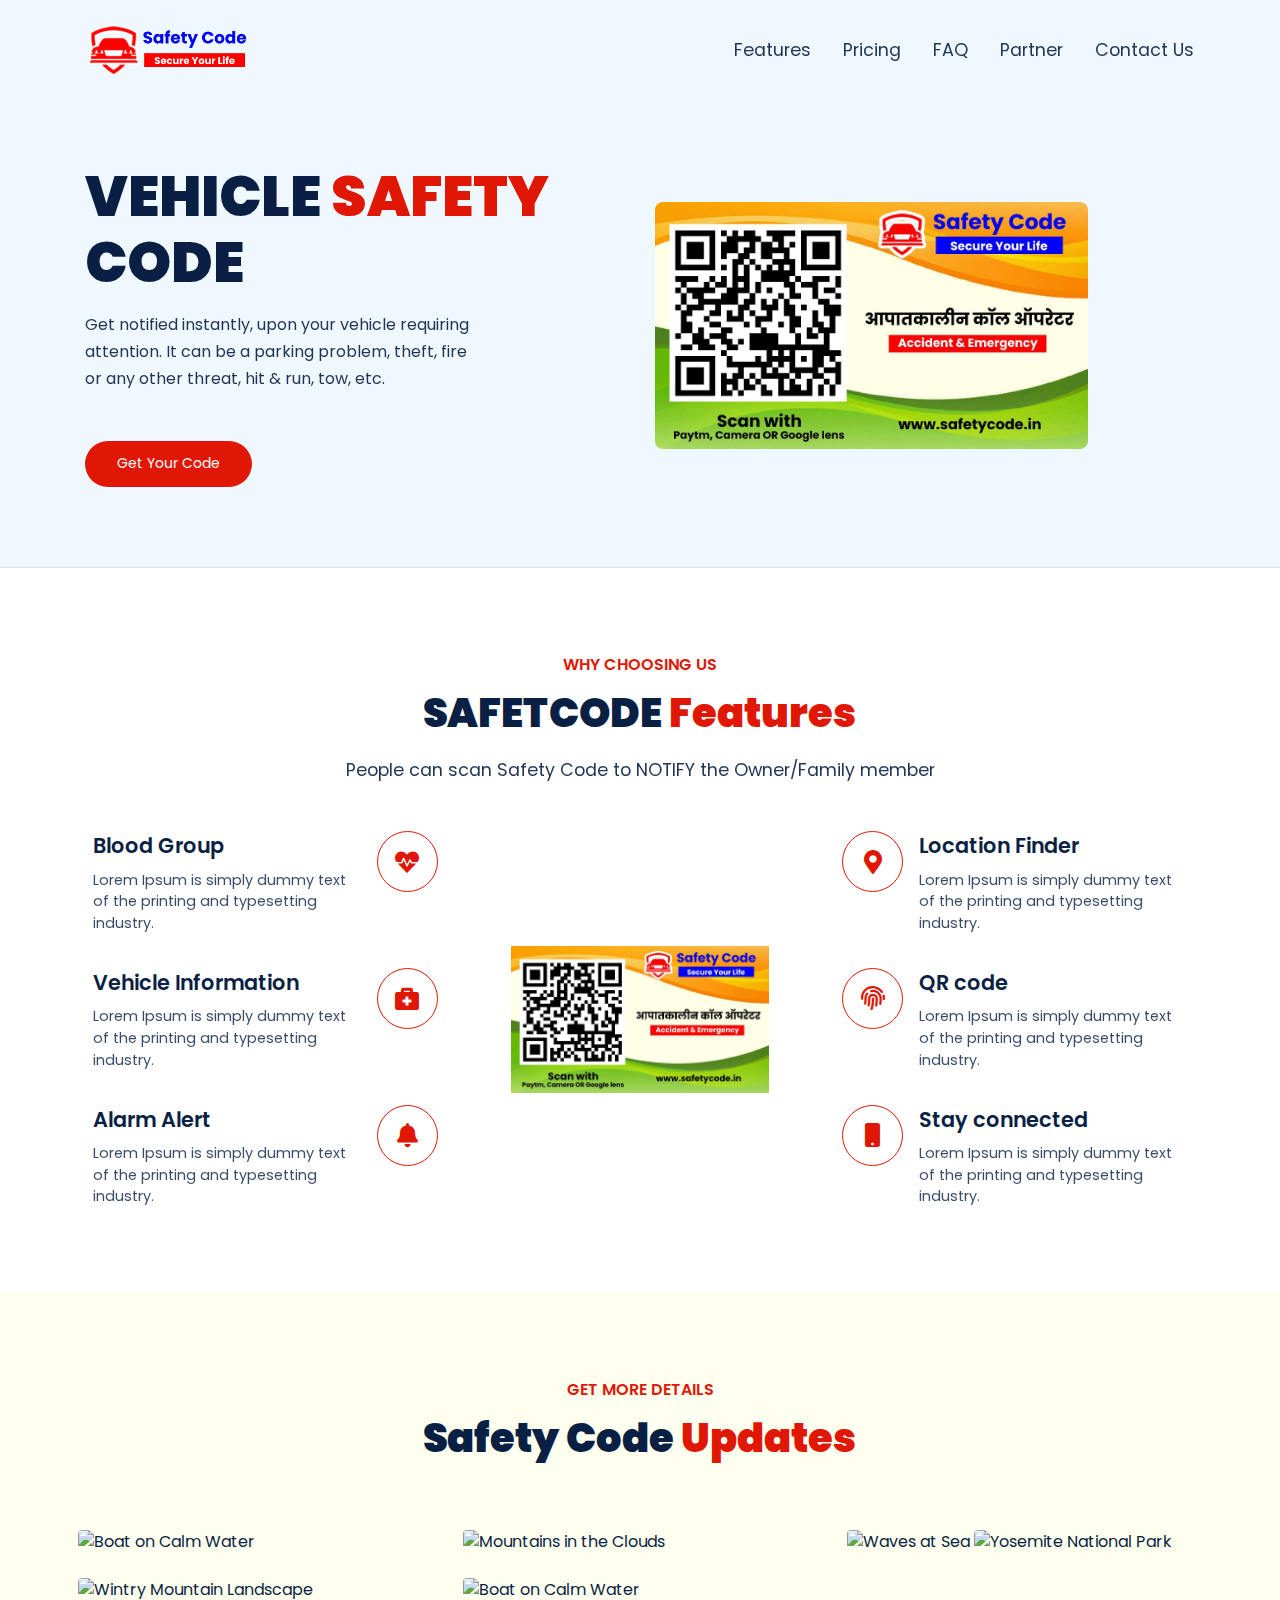
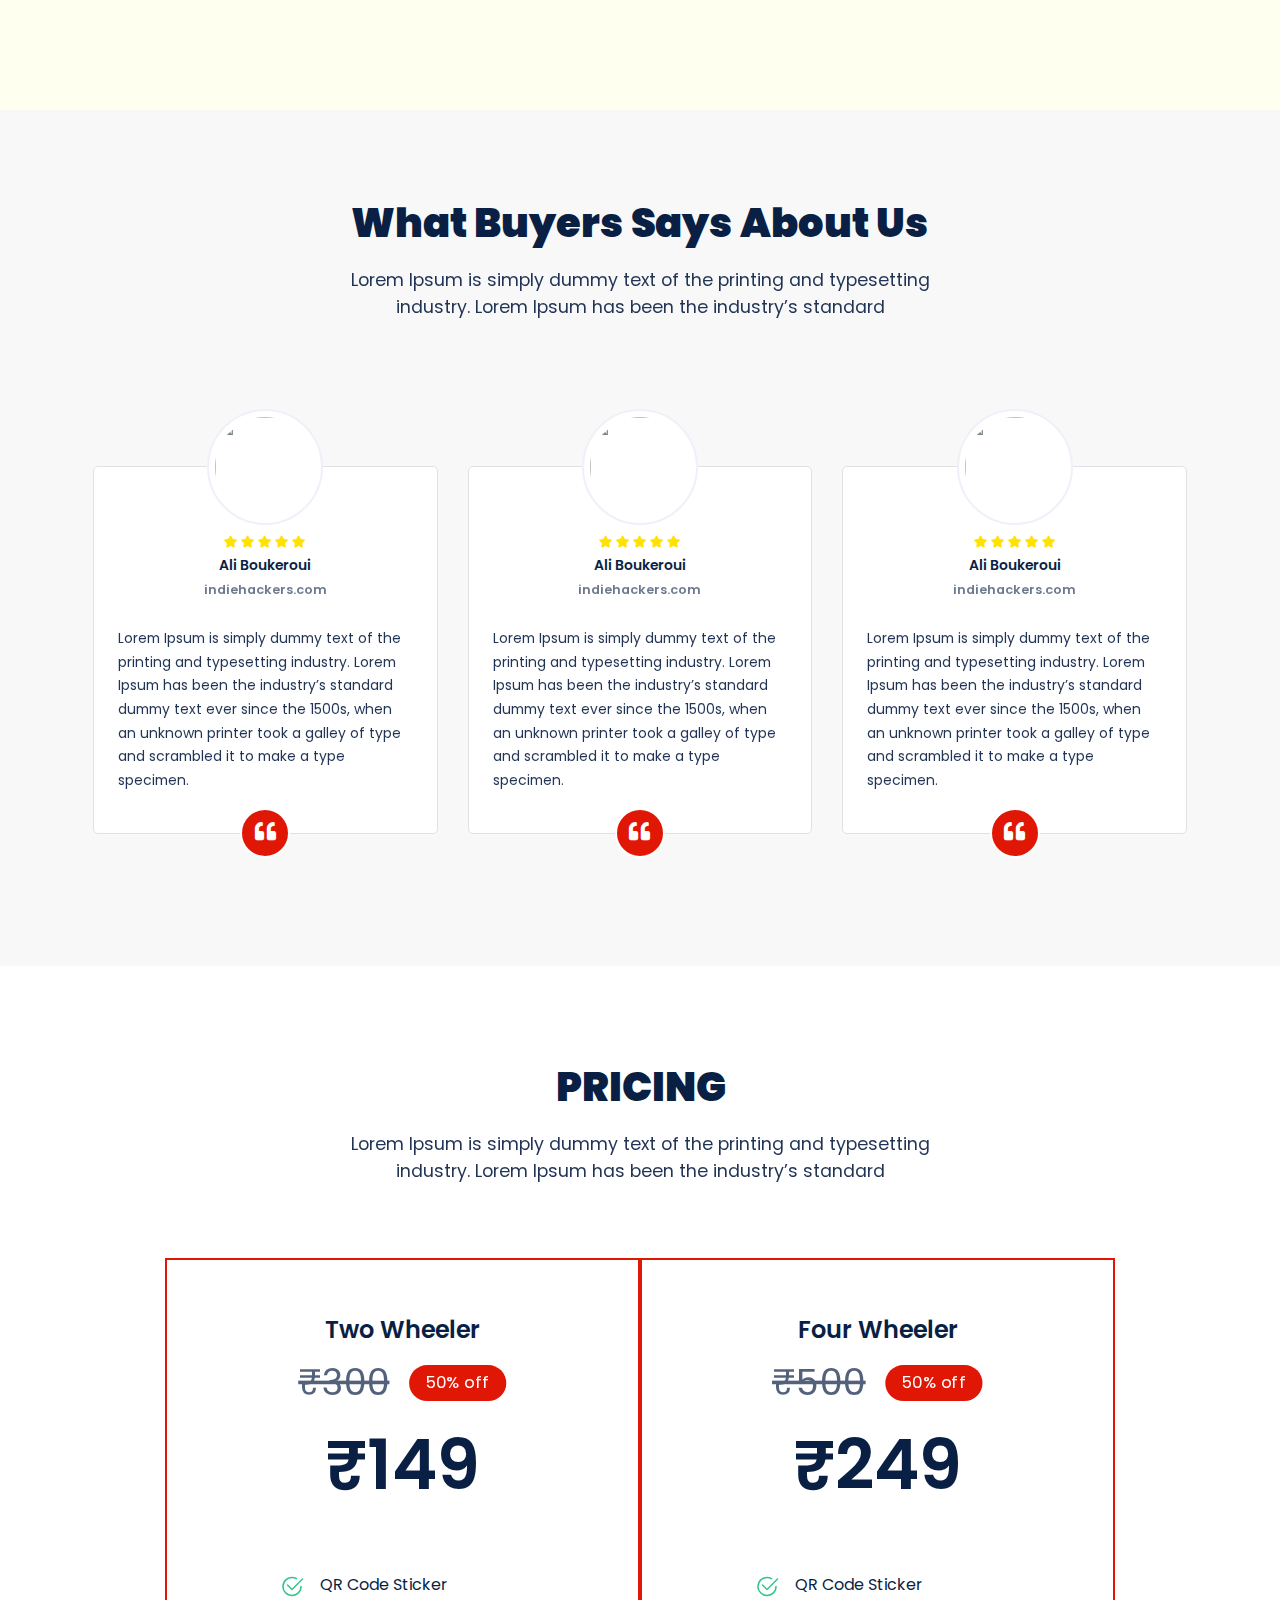
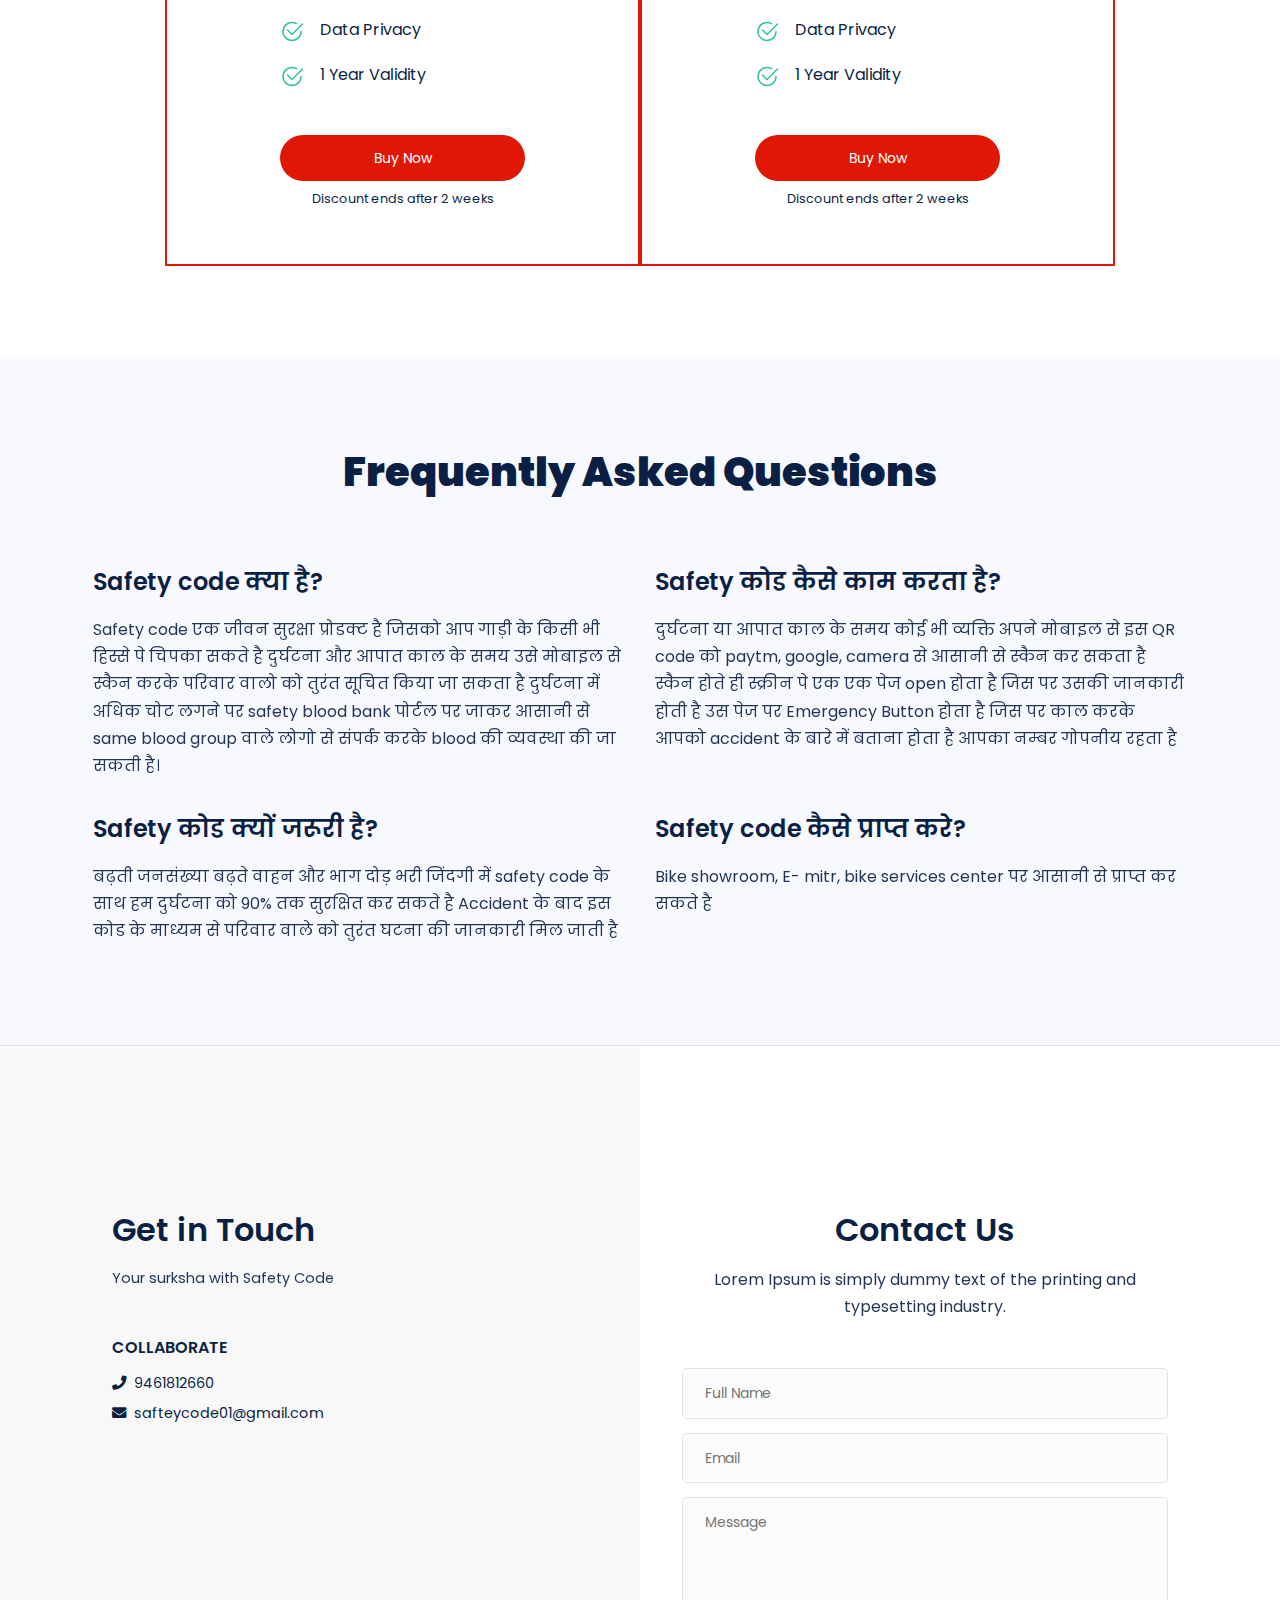
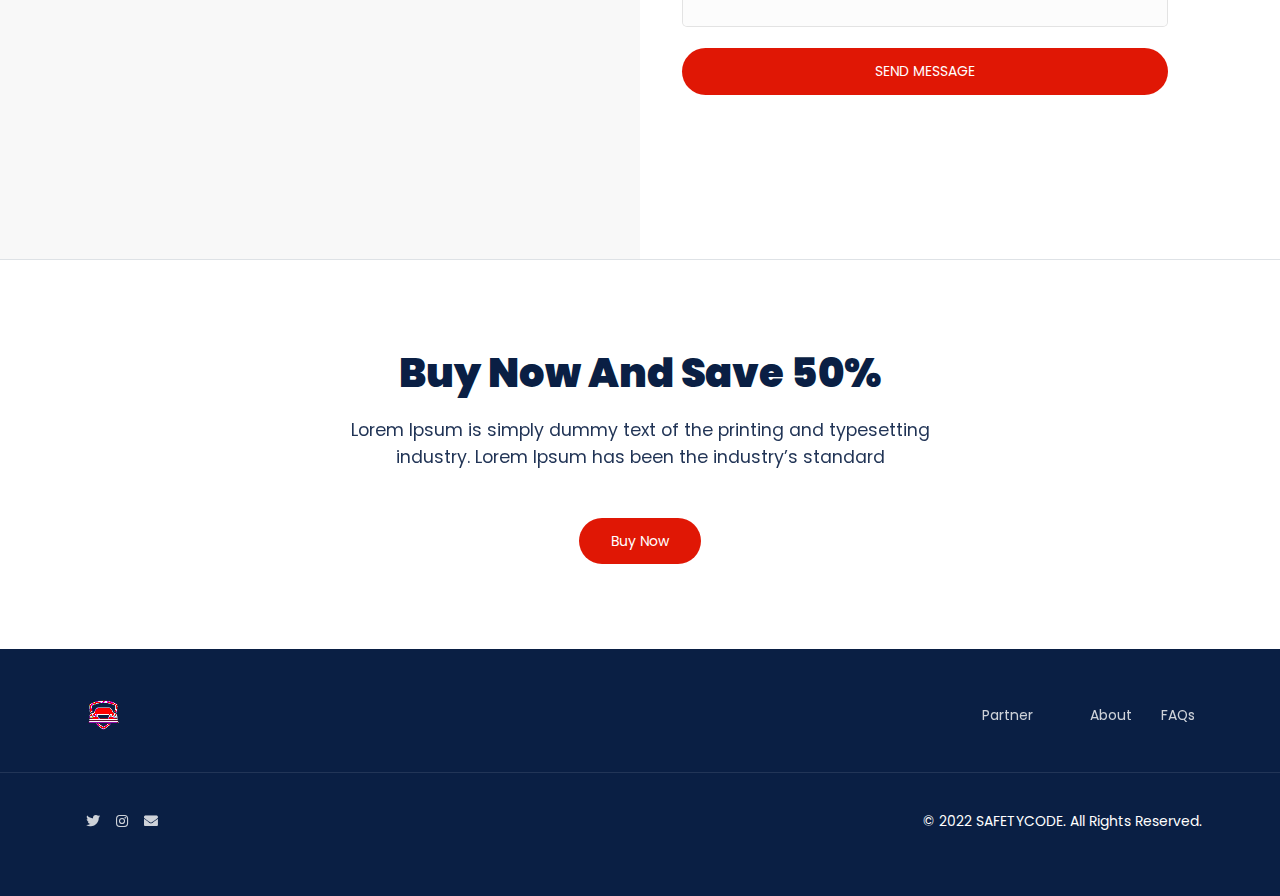
==== commit 28ce12c0: "updts" ====
--- a/index.html
+++ b/index.html
@@ -9,11 +9,11 @@
     content="Your SAFETY with Safety QR Code. Instantly get notified on phone, if your vehicle requires attention">
   <meta name="keywords"
     content="Your SAFETY with Safety QR Code. Instantly get notified on phone, if your vehicle requires attention">
-  <link rel="icon" href="./assets/imgs/logo.svg" type="image/gif" sizes="16x16">
+  <link rel="icon" href="./assets/favicon_io/favicon.ico" type="image/gif" sizes="16x16">
   <meta property="og:title" content="Your SAFETY with Safety QR Code">
   <meta property="og:site_name" content="Your SAFETY with Safety QR Code">
   <meta property="og:url" content="https://safetycode.in/">
-  <meta property="og:image" content="https://safetycode.in/assets/imgs/qrimage.png">
+  <meta property="og:image" content="https://safetycode.in/assets/imgs/qrimage.jpg">
   <meta property="og:description"
     content="Your SAFETY with Safety QR Code. Instantly get notified on phone, if your vehicle requires attention">
 
@@ -45,7 +45,7 @@
     <nav class="hero-nav container px-4 px-lg-0 mx-auto">
       <ul class="nav w-100 list-unstyled align-items-center p-0">
         <li class="hero-nav__item">
-          <img class="hero-nav__logo" src="assets/imgs/logo.svg">
+          <img class="hero-nav__logo" src="assets/imgs/logo.png">
         </li>
         <li id="hero-menu" class="flex-grow-1 hero__nav-list hero__nav-list--mobile-menu ft-menu">
           <ul class="hero__menu-content nav flex-column flex-lg-row ft-menu__slider animated list-unstyled p-2 p-lg-0">
@@ -100,7 +100,7 @@
       <div class="row px-0 mx-0 align-items-center">
         <div class="col-lg-6 px-0">
           <h1 class="hero__title mb-3">
-            VEHICLE <span class="highlight">SAFTEY</span> CODE
+            VEHICLE <span class="highlight">SAFETY</span> CODE
           </h1>
           <p class="hero__paragraph mb-5">
             Get notified instantly, upon your vehicle requiring attention. It can be a parking problem, theft, fire or
@@ -117,7 +117,7 @@
         </div>
         <div class="col-lg-5 mt-5 mt-lg-0 mx-0">
           <div class="hero__img-container">
-            <img src="assets/imgs/qrimage.png" class="hero__img w-100">
+            <img src="assets/imgs/qrimage.jpg" class="hero__img w-100">
           </div>
         </div>
       </div>
@@ -131,7 +131,7 @@
       <!-- HEADER -->
       <div class="col-lg-8 col-xl-7 mx-auto text-center mb-5">
         <p class="block__pre-title mb-2">WHY CHOOSING US</p>
-        <h1 class="block__title mb-3">Easy Process With <span class="highlight">Best Features</span></h1>
+        <h1 class="block__title mb-3">SAFETCODE <span class="highlight">Features</span></h1>
         <p class="block__paragraph mb-0">
           People can scan Safety Code to NOTIFY the Owner/Family member
         </p>
@@ -187,7 +187,7 @@
         </div>
         <!-- IMAGE -->
         <div class="col-lg-4 my-5 text-center">
-          <img src="assets/imgs/qrimage.png" class="w-75">
+          <img src="assets/imgs/qrimage.jpg" class="w-75">
         </div>
         <!-- RIGHT CONTENT -->
         <div class="col-lg-4">
@@ -557,56 +557,40 @@
         <div class="col-lg-6">
           <div class="content-block">
             <h4 class="content-block__title">
-              What caused that horrible financial crisis in 2008?
+              Safety code क्या है?
             </h4>
             <p class="content-block__paragraph">
-              Lorem Ipsum is simply dummy text of the printing and typesetting industry. Lorem Ipsum has been the
-              industry’s standard
-              dummy text ever since the 1500s, when an unknown printer took a galley of type and scrambled it to make a
-              type specimen
-              book.
+              Safety code एक जीवन सुरक्षा प्रोडक्ट है जिसको आप गाड़ी के किसी भी हिस्से पे चिपका सकते है दुर्घटना और आपात काल के समय उसे मोबाइल से स्कैन करके परिवार वालो को तुरंत सूचित किया जा सकता है दुर्घटना में अधिक चोट लगने पर safety blood bank पोर्टल पर जाकर आसानी से same blood group वाले लोगो से संपर्क करके blood की व्यवस्था की जा सकती है।
             </p>
           </div>
         </div>
         <div class="col-lg-6">
           <div class="content-block">
             <h4 class="content-block__title">
-              Why does Southwest only fly 737’s?
+              Safety कोड कैसे काम करता है?
             </h4>
             <p class="content-block__paragraph">
-              Lorem Ipsum is simply dummy text of the printing and typesetting industry. Lorem Ipsum has been the
-              industry’s standard
-              dummy text ever since the 1500s, when an unknown printer took a galley of type and scrambled it to make a
-              type specimen
-              book.
+              दुर्घटना या आपात काल के समय कोई  भी व्यक्ति अपने मोबाइल से इस QR code को paytm, google, camera से आसानी से स्कैन कर सकता है स्कैन होते ही स्क्रीन पे एक एक पेज open होता है जिस पर उसकी जानकारी होती है उस पेज पर Emergency Button होता है जिस पर काल करके आपको accident के बारे में बताना होता है आपका नम्बर गोपनीय रहता है
             </p>
           </div>
         </div>
         <div class="col-lg-6">
           <div class="content-block">
             <h4 class="content-block__title">
-              How are interest rates adjusted?
+              Safety कोड क्यों जरूरी है?
             </h4>
             <p class="content-block__paragraph">
-              Lorem Ipsum is simply dummy text of the printing and typesetting industry. Lorem Ipsum has been the
-              industry’s standard
-              dummy text ever since the 1500s, when an unknown printer took a galley of type and scrambled it to make a
-              type specimen
-              book.
+              बढ़ती जनसंख्या बढ़ते वाहन और भाग दोड़ भरी जिंदगी में safety code के साथ हम दुर्घटना को 90% तक सुरक्षित कर सकते है Accident के बाद इस कोड के माध्यम से परिवार वाले को तुरंत घटना की जानकारी मिल जाती है
             </p>
           </div>
         </div>
         <div class="col-lg-6">
           <div class="content-block">
             <h4 class="content-block__title">
-              What’s up with the IMF bailing out all of these countries?
+              Safety code कैसे प्राप्त करे?
             </h4>
             <p class="content-block__paragraph">
-              Lorem Ipsum is simply dummy text of the printing and typesetting industry. Lorem Ipsum has been the
-              industry’s standard
-              dummy text ever since the 1500s, when an unknown printer took a galley of type and scrambled it to make a
-              type specimen
-              book.
+              Bike showroom, E- mitr, bike services center पर आसानी से प्राप्त कर सकते है
             </p>
           </div>
         </div>
@@ -625,21 +609,21 @@
             <p class="contact-info__paragraph mb-5">
               Your surksha with Safety Code
             </p>
-            <div class="mb-5">
+            <!-- <div class="mb-5">
               <h6 class="contact-info__title-2 mb-3">COLLABORATE</h6>
               <p class="d-flex flex-column">
                 <span class="contact-info__item mb-2">support@surkshacode.com</span>
                 <span class="contact-info__item">7073342728</span>
               </p>
-            </div>
+            </div> -->
             <div class="mb-5">
               <h6 class="contact-info__title-2 mb-3">COLLABORATE</h6>
               <p class="d-flex flex-column">
                 <span class="contact-info__item mb-2">
-                  <i class="fas fa-phone"></i><span class="mx-2">7073342728</span>
+                  <i class="fas fa-phone"></i><span class="mx-2">9461812660</span>
                 </span>
                 <span class="contact-info__item">
-                  <i class="fas fa-envelope"></i><span class="mx-2">support@surkshacode.com</span>
+                  <i class="fas fa-envelope"></i><span class="mx-2">safteycode01@gmail.com</span>
                 </span>
               </p>
             </div>
@@ -687,14 +671,14 @@
     <div class="container">
       <div class="row px-0 mx-0 justify-content-center align-items-center">
         <div class="block-44__logo-container">
-          <img class="block-44__logo" src="assets/imgs/logo.svg">
+          <img class="block-44__logo" src="assets/favicon_io/android-chrome-192x192.png">
         </div>
         <ul class="block-44__list list-unstyled justify-content-center mb-0">
+          <!-- <li class="block-44__li-1">
+            <a href="https://surkshacode.com/register" class="block-44__link">Register</a>
+          </li> -->
           <li class="block-44__li-1">
-            <a href="https://surkshacode.com/register" class="block-44__link">Register</a>
-          </li>
-          <li class="block-44__li-1">
-            <a href="https://surkshacode.com/register" class="block-44__link">Partner</a>
+            <a href="./partner/index.html" target="_blank" class="block-44__link">Partner</a>
           </li>
           <li class="block-44__li-1">
             <a href="#" class="block-44__link">About</a>
@@ -727,7 +711,7 @@
             </li>
           </ul>
         </div>
-        <p class="block-41__copyrights">&copy; 2022 SURKSHACODE. All Rights Reserved.</p>
+        <p class="block-41__copyrights">&copy; 2022 SAFETYCODE. All Rights Reserved.</p>
       </div>
     </div>
   </div>
--- a/assets/app.css
+++ b/assets/app.css
@@ -195,7 +195,7 @@
 }
 
 .hero-nav__logo {
-  height: 35px;
+  height: 85px;
 }
 
 .hero-nav__link {
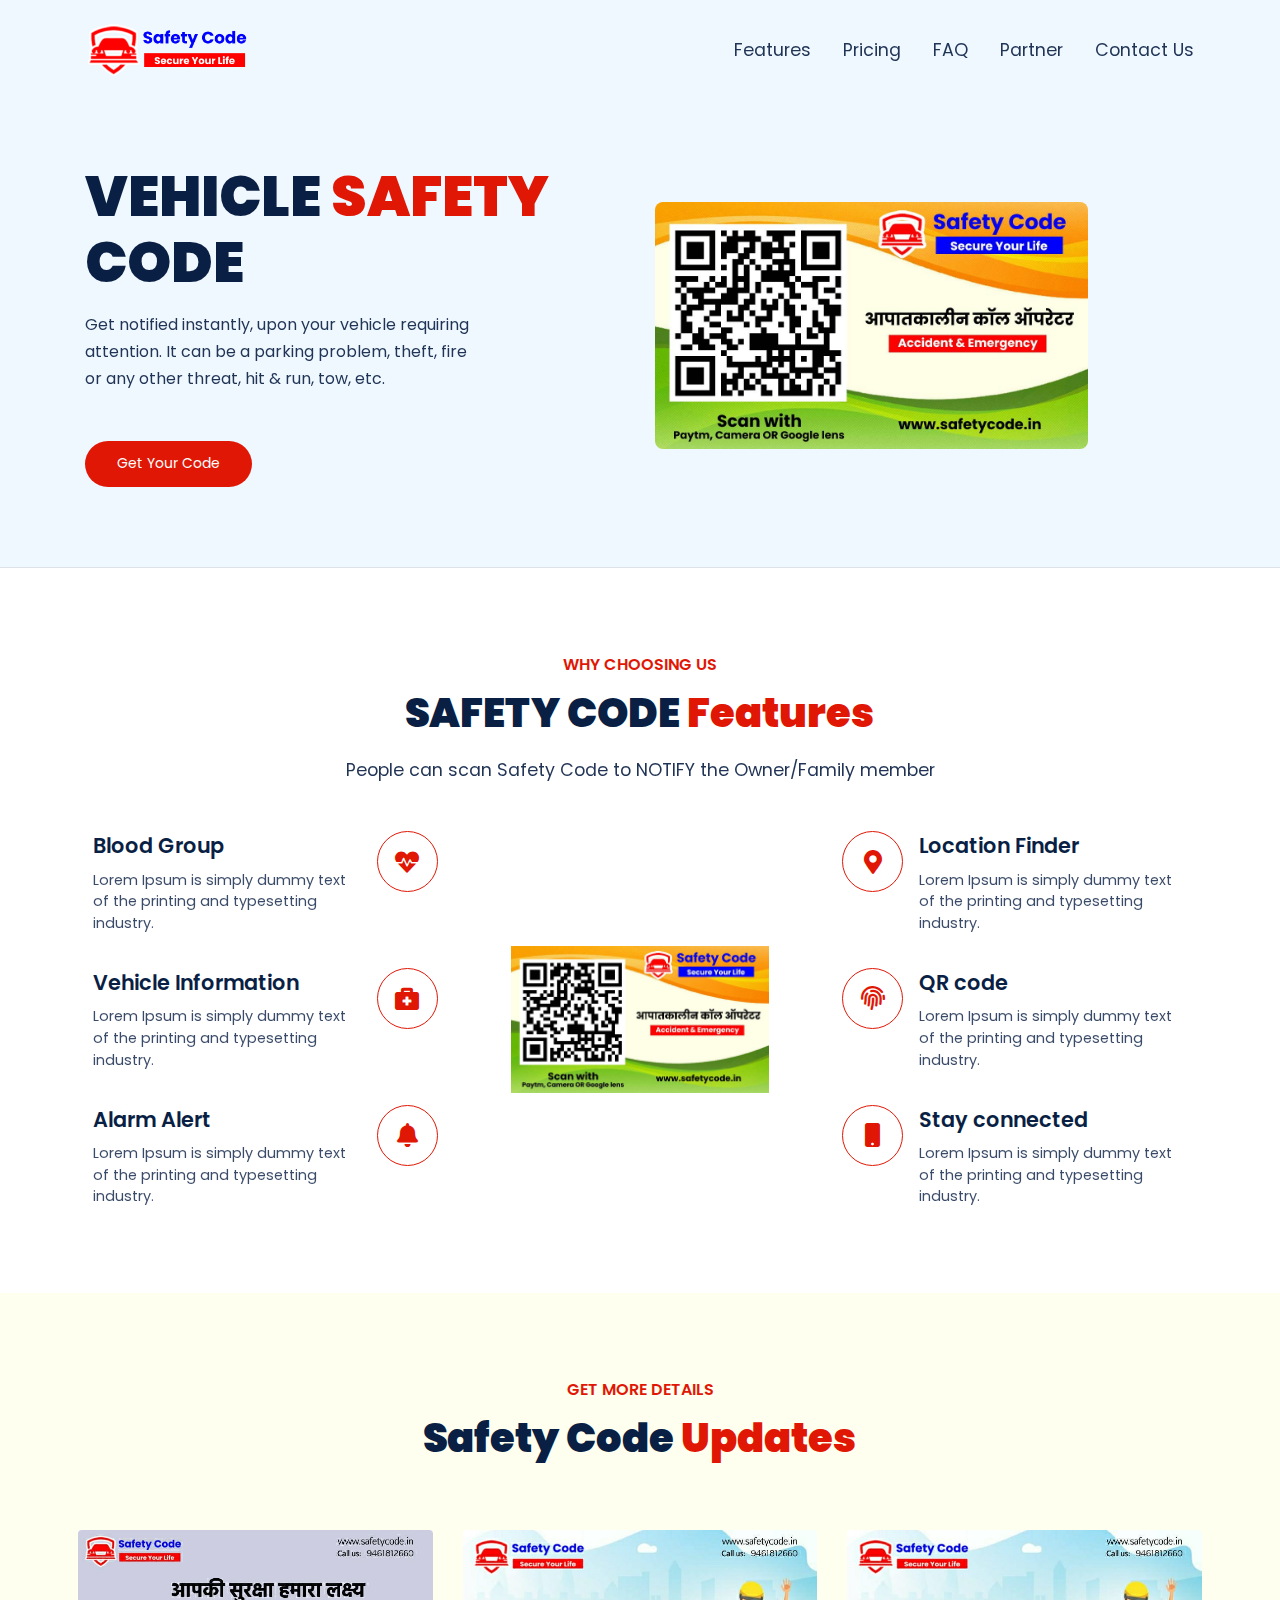
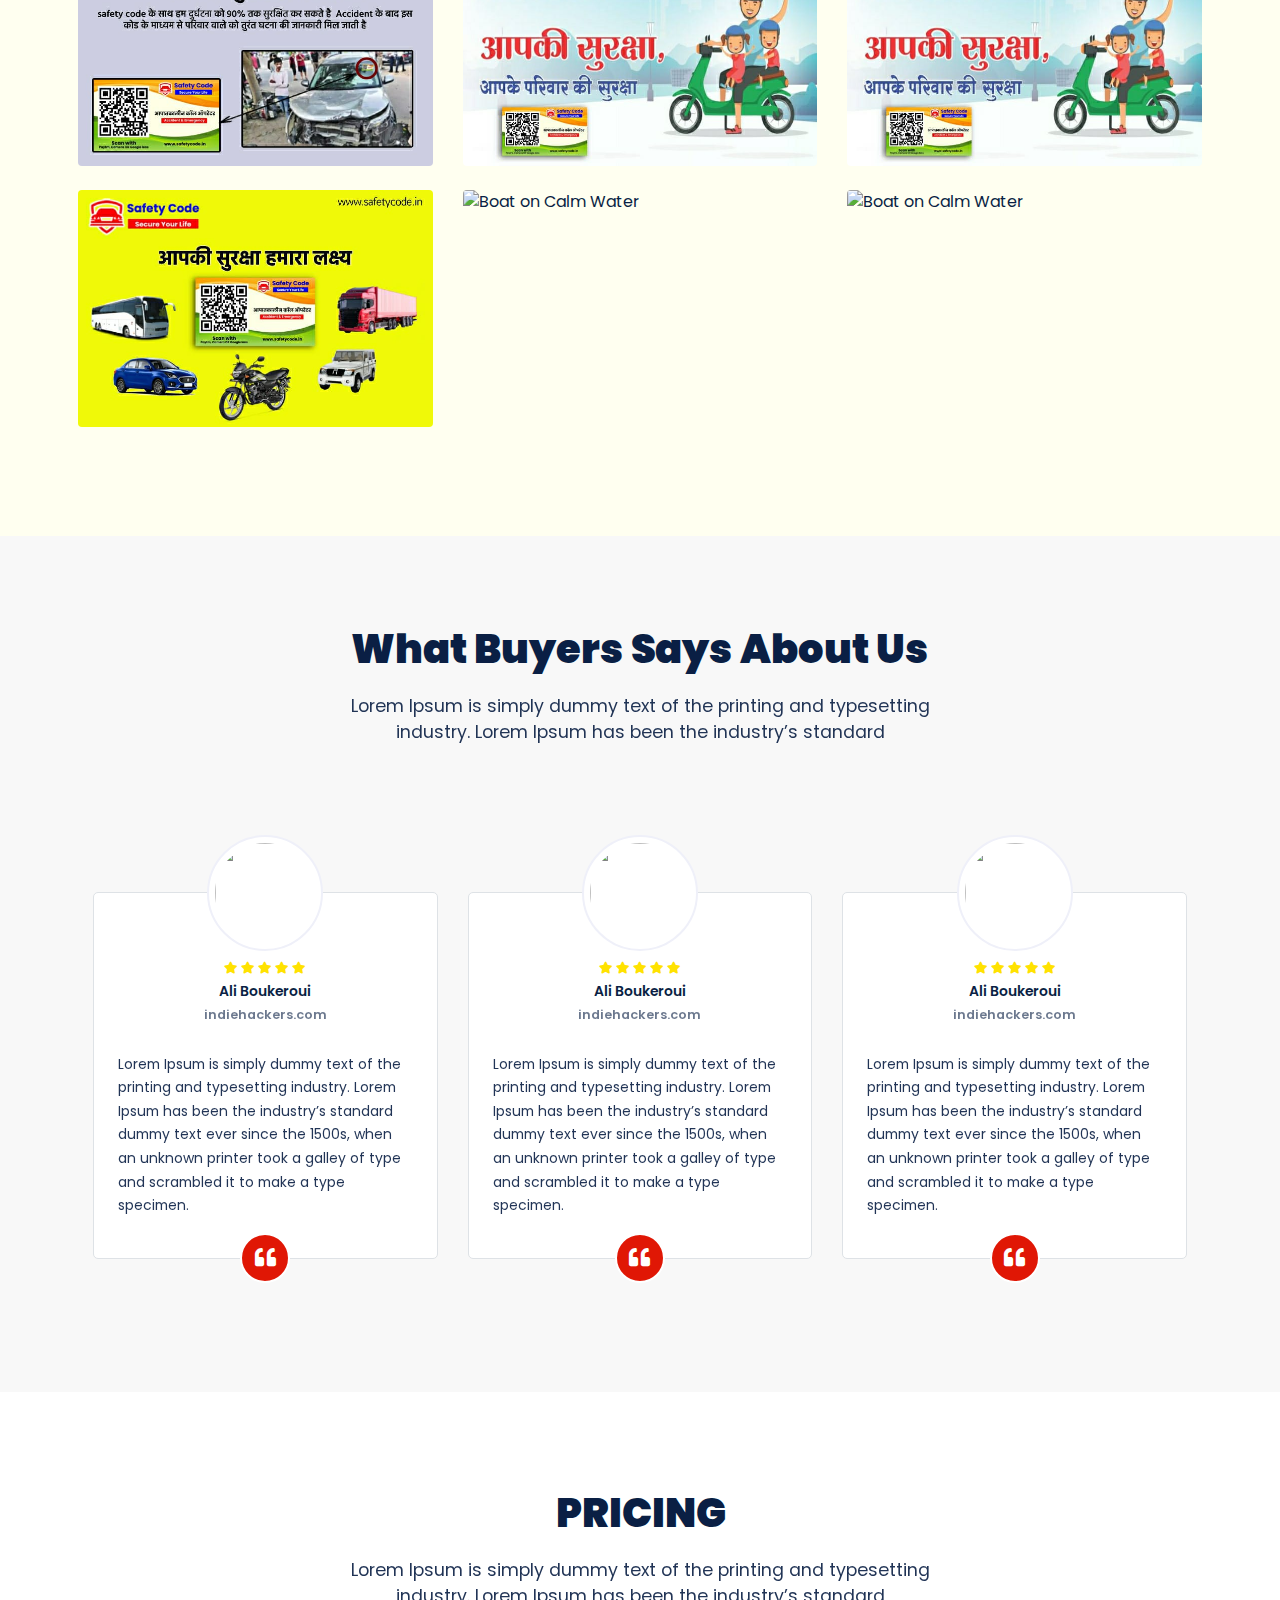
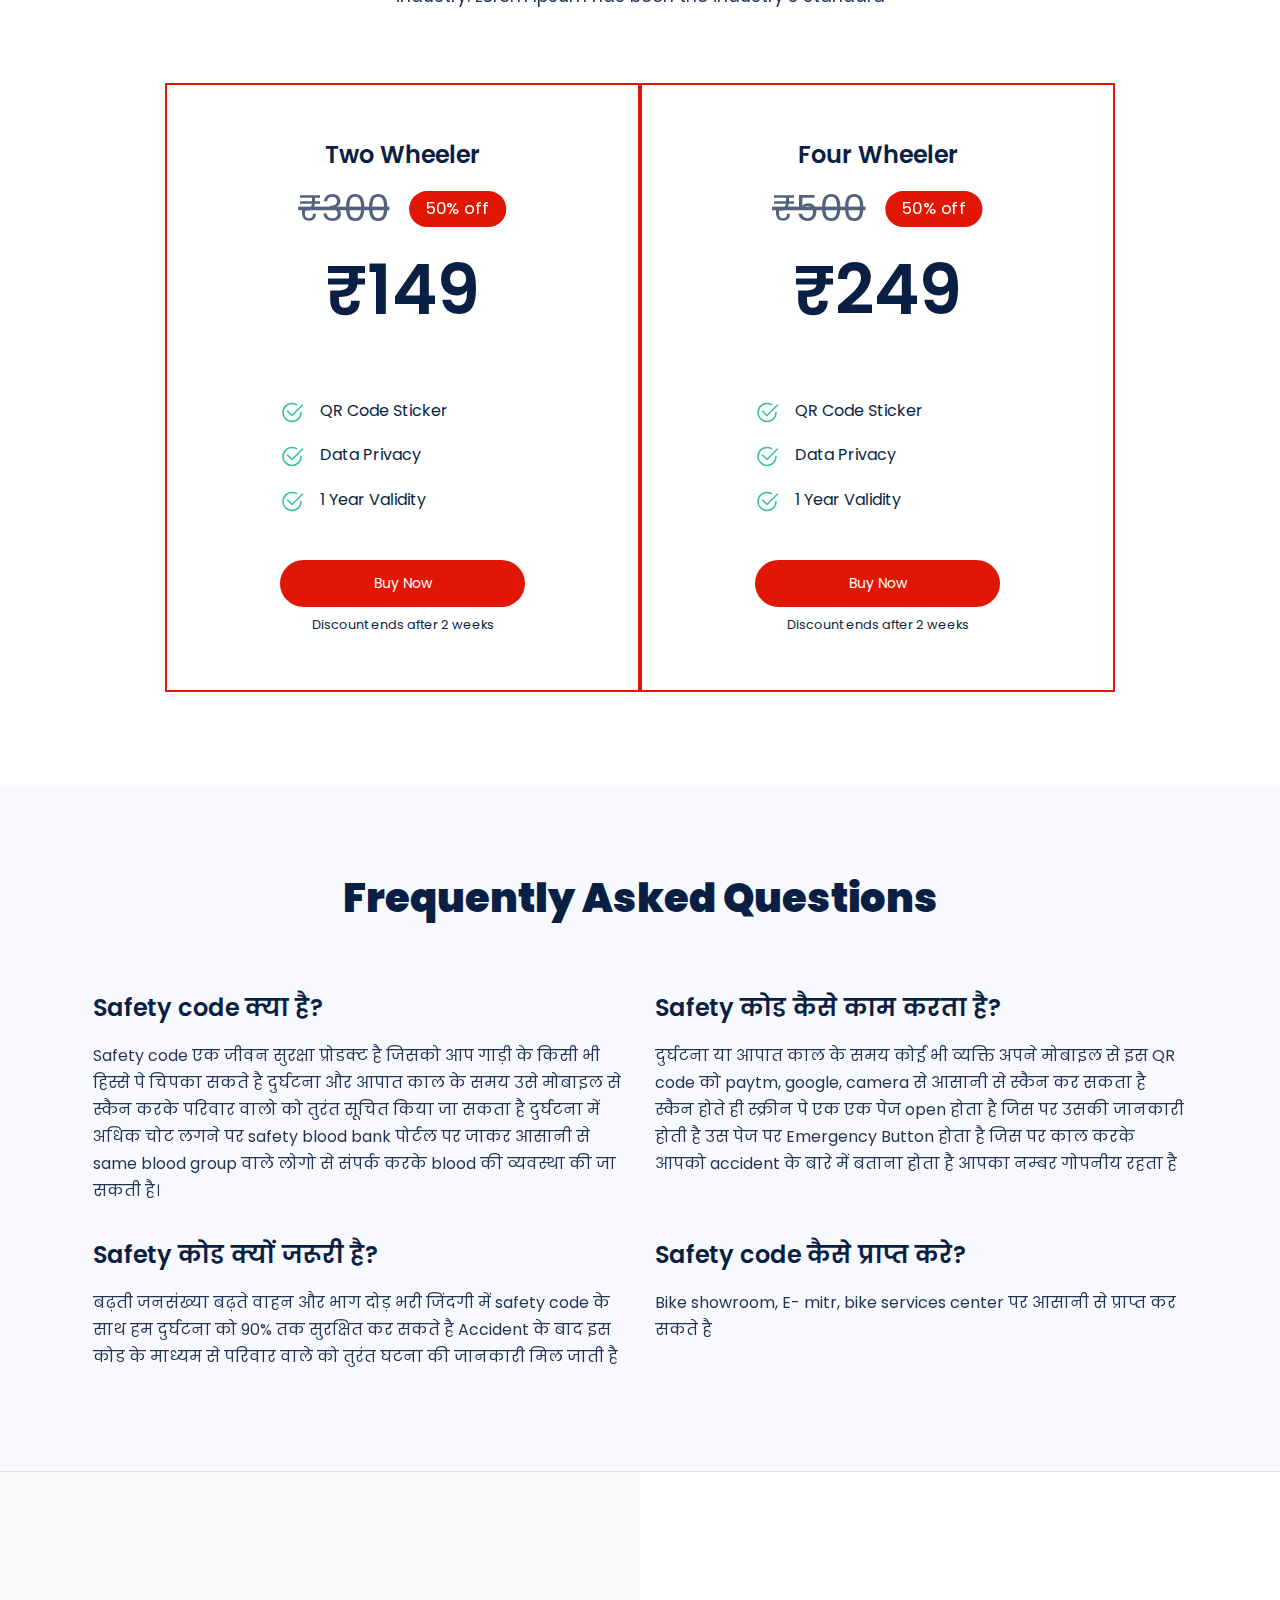
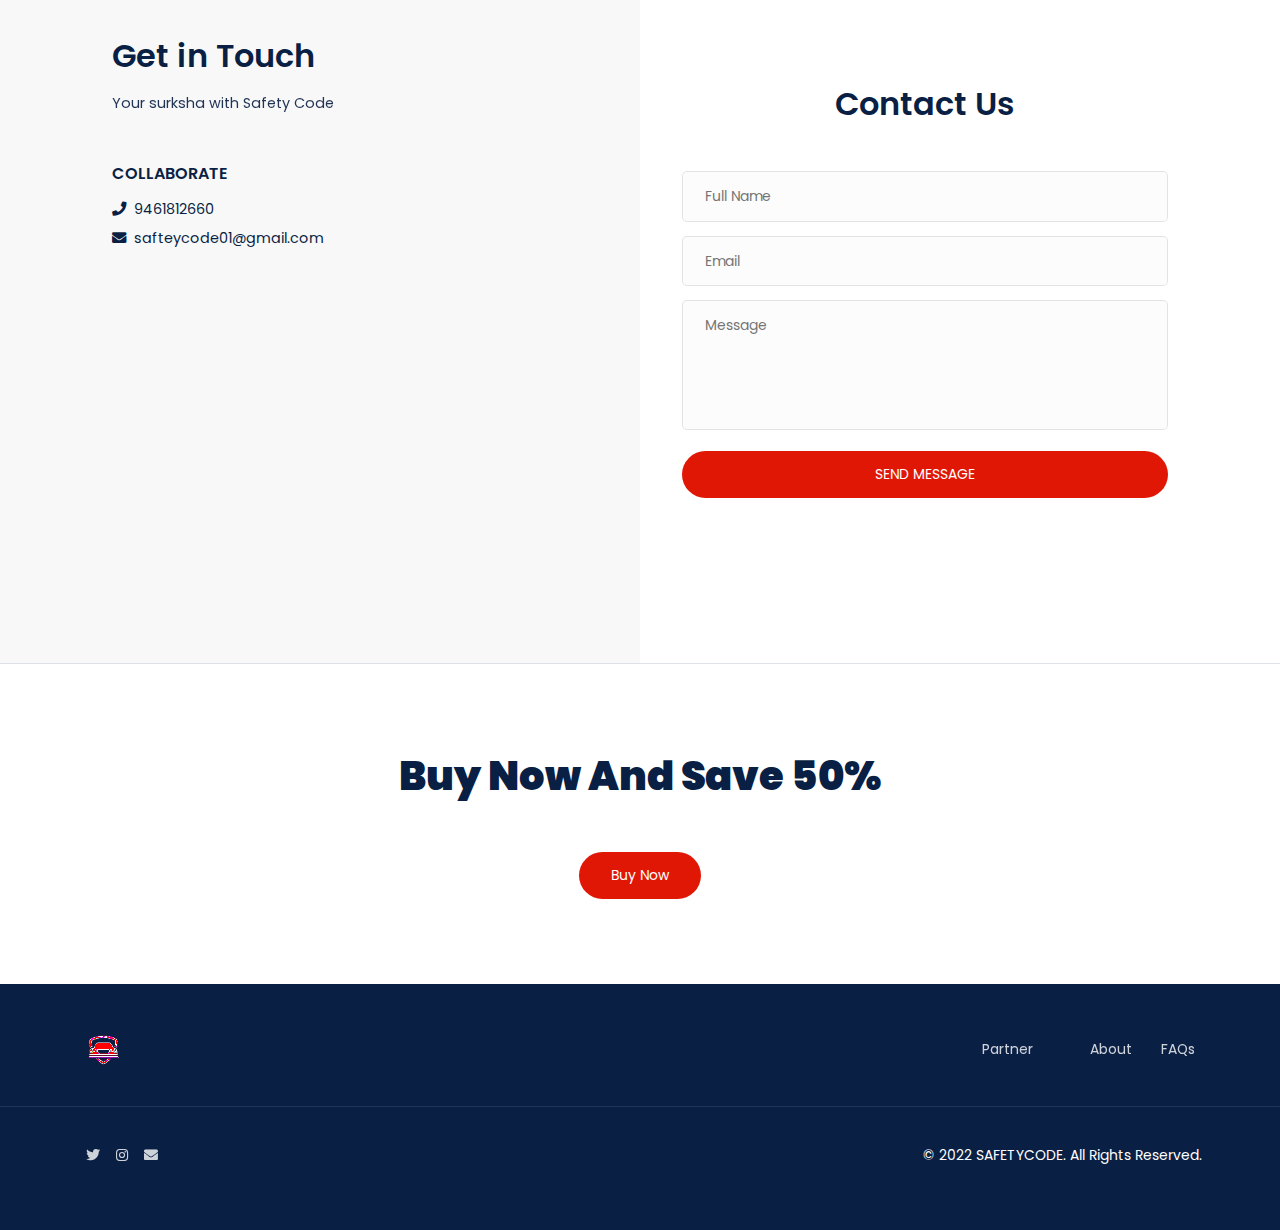
==== commit e6a9112a: "banners" ====
--- a/index.html
+++ b/index.html
@@ -107,7 +107,7 @@
             any other threat, hit & run, tow, etc.
           </p>
           <div class="hero__btns-container">
-            <a class="hero__btn btn btn-primary mb-2 mb-lg-0" href="https://surkshacode.com/register" target="_blank">
+            <a class="hero__btn btn btn-primary mb-2 mb-lg-0" href="#" target="_blank">
               Get Your Code
             </a>
             <!-- <a class="hero__btn btn btn-secondary mx-lg-3" href="#">
@@ -131,7 +131,7 @@
       <!-- HEADER -->
       <div class="col-lg-8 col-xl-7 mx-auto text-center mb-5">
         <p class="block__pre-title mb-2">WHY CHOOSING US</p>
-        <h1 class="block__title mb-3">SAFETCODE <span class="highlight">Features</span></h1>
+        <h1 class="block__title mb-3">SAFETY CODE <span class="highlight">Features</span></h1>
         <p class="block__paragraph mb-0">
           People can scan Safety Code to NOTIFY the Owner/Family member
         </p>
@@ -257,28 +257,35 @@
         <!-- Gallery -->
         <div class="row">
           <div class="col-lg-4 col-md-12 mb-4 mb-lg-0">
+            <img src="assets/banners/b1.jpeg"
+              class="w-100 shadow-1-strong rounded mb-4" alt="Boat on Calm Water" id="myImg" onclick="onClickImage(this);"/>
+
+            <img src="assets/banners/b2.jpeg"
+              class="w-100 shadow-1-strong rounded mb-4" alt="Wintry Mountain Landscape" id="myImg" onclick="onClickImage(this);"/>
+          </div>
+
+          <div class="col-lg-4 mb-4 mb-lg-0">
+            <img src="assets/banners/b3.jpeg"
+              class="w-100 shadow-1-strong rounded mb-4" alt="Mountains in the Clouds"  id="myImg" onclick="onClickImage(this);"/>
+
             <img src="https://mdbcdn.b-cdn.net/img/Photos/Horizontal/Nature/4-col/img%20(73).webp"
               class="w-100 shadow-1-strong rounded mb-4" alt="Boat on Calm Water" id="myImg" onclick="onClickImage(this);"/>
-
-            <img src="https://mdbcdn.b-cdn.net/img/Photos/Vertical/mountain1.webp"
-              class="w-100 shadow-1-strong rounded mb-4" alt="Wintry Mountain Landscape" id="myImg" onclick="onClickImage(this);"/>
-          </div>
-
+          </div>
           <div class="col-lg-4 mb-4 mb-lg-0">
-            <img src="https://mdbcdn.b-cdn.net/img/Photos/Vertical/mountain2.webp"
+            <img src="assets/banners/b3.jpeg"
               class="w-100 shadow-1-strong rounded mb-4" alt="Mountains in the Clouds"  id="myImg" onclick="onClickImage(this);"/>
 
             <img src="https://mdbcdn.b-cdn.net/img/Photos/Horizontal/Nature/4-col/img%20(73).webp"
               class="w-100 shadow-1-strong rounded mb-4" alt="Boat on Calm Water" id="myImg" onclick="onClickImage(this);"/>
           </div>
 
-          <div class="col-lg-4 mb-4 mb-lg-0">
+          <!-- <div class="col-lg-4 mb-4 mb-lg-0">
             <img src="https://mdbcdn.b-cdn.net/img/Photos/Horizontal/Nature/4-col/img%20(18).webp"
               class="w-100 shadow-1-strong rounded mb-4" alt="Waves at Sea" id="myImg" onclick="onClickImage(this);" />
 
             <img src="https://mdbcdn.b-cdn.net/img/Photos/Vertical/mountain3.webp"
               class="w-100 shadow-1-strong rounded mb-4" alt="Yosemite National Park" id="myImg" onclick="onClickImage(this);" />
-          </div>
+          </div> -->
         </div>
         <!-- Gallery -->
       </div>
@@ -616,7 +623,7 @@
                 <span class="contact-info__item">7073342728</span>
               </p>
             </div> -->
-            <div class="mb-5">
+            <div class="mb-3">
               <h6 class="contact-info__title-2 mb-3">COLLABORATE</h6>
               <p class="d-flex flex-column">
                 <span class="contact-info__item mb-2">
@@ -631,11 +638,11 @@
         </div>
         <div class="col-lg-6 h-100 block-28__form-side">
           <form onsubmit="submitContactForm(event)" class="contact-form text-center">
-            <div class="contact-form__header mb-5">
+            <div class="contact-form__header mb-5 mt-5">
               <h6 class="contact-form__title mb-3">Contact Us</h6>
-              <p class="contact-form__paragraph mb-0 mx-auto">
+              <!-- <p class="contact-form__paragraph mb-0 mx-auto">
                 Lorem Ipsum is simply dummy text of the printing and typesetting industry.
-              </p>
+              </p> -->
             </div>
             <input type="text" class="contact-form__input" placeholder="Full Name">
             <input type="email" class="contact-form__input" placeholder="Email">
@@ -654,10 +661,10 @@
       <!-- HEADER -->
       <div class="col-lg-8 col-xl-7 mx-auto text-center mb-5">
         <h1 class="block__title mb-3">Buy Now And Save 50%</h1>
-        <p class="block__paragraph mb-0">
+        <!-- <p class="block__paragraph mb-0">
           Lorem Ipsum is simply dummy text of the printing and typesetting industry. Lorem Ipsum has been the industry’s
           standard
-        </p>
+        </p> -->
       </div>
       <div class="text-center">
         <a href="#" class="btn btn-primary">Buy Now</a>
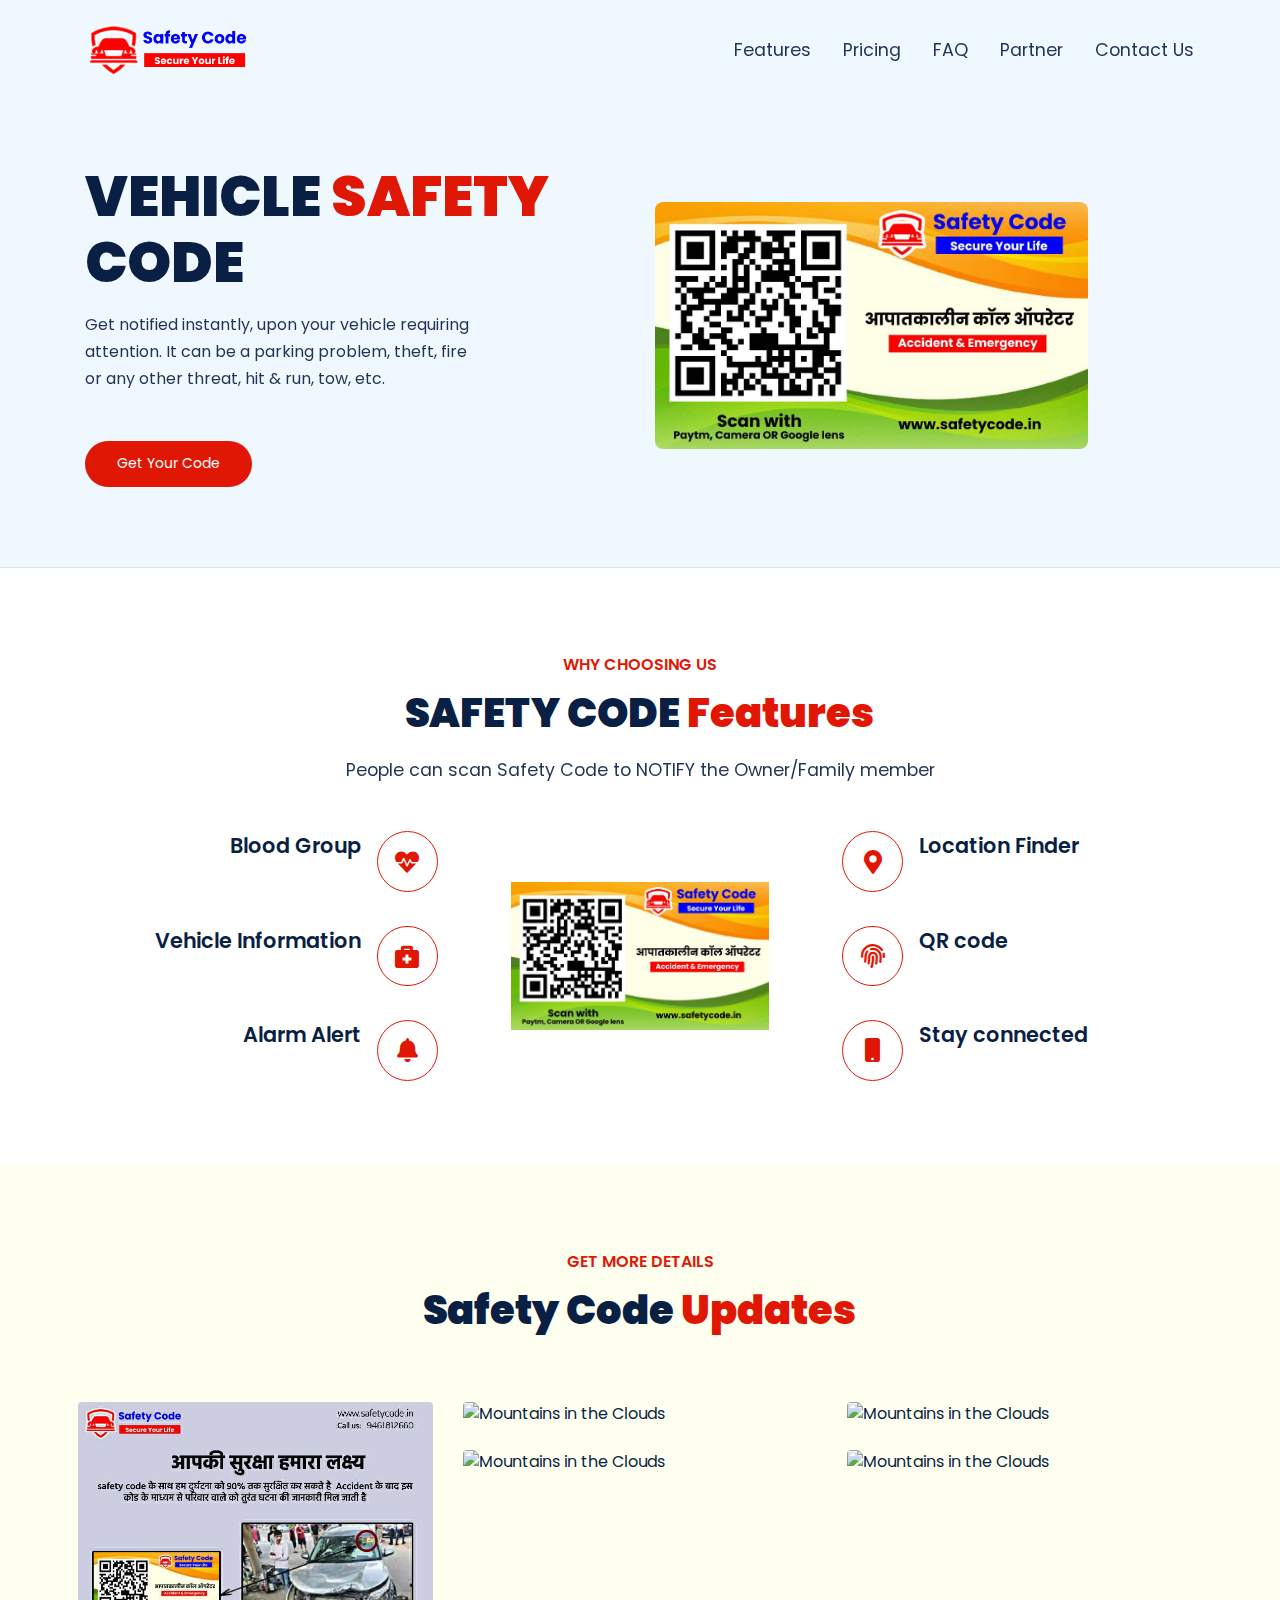
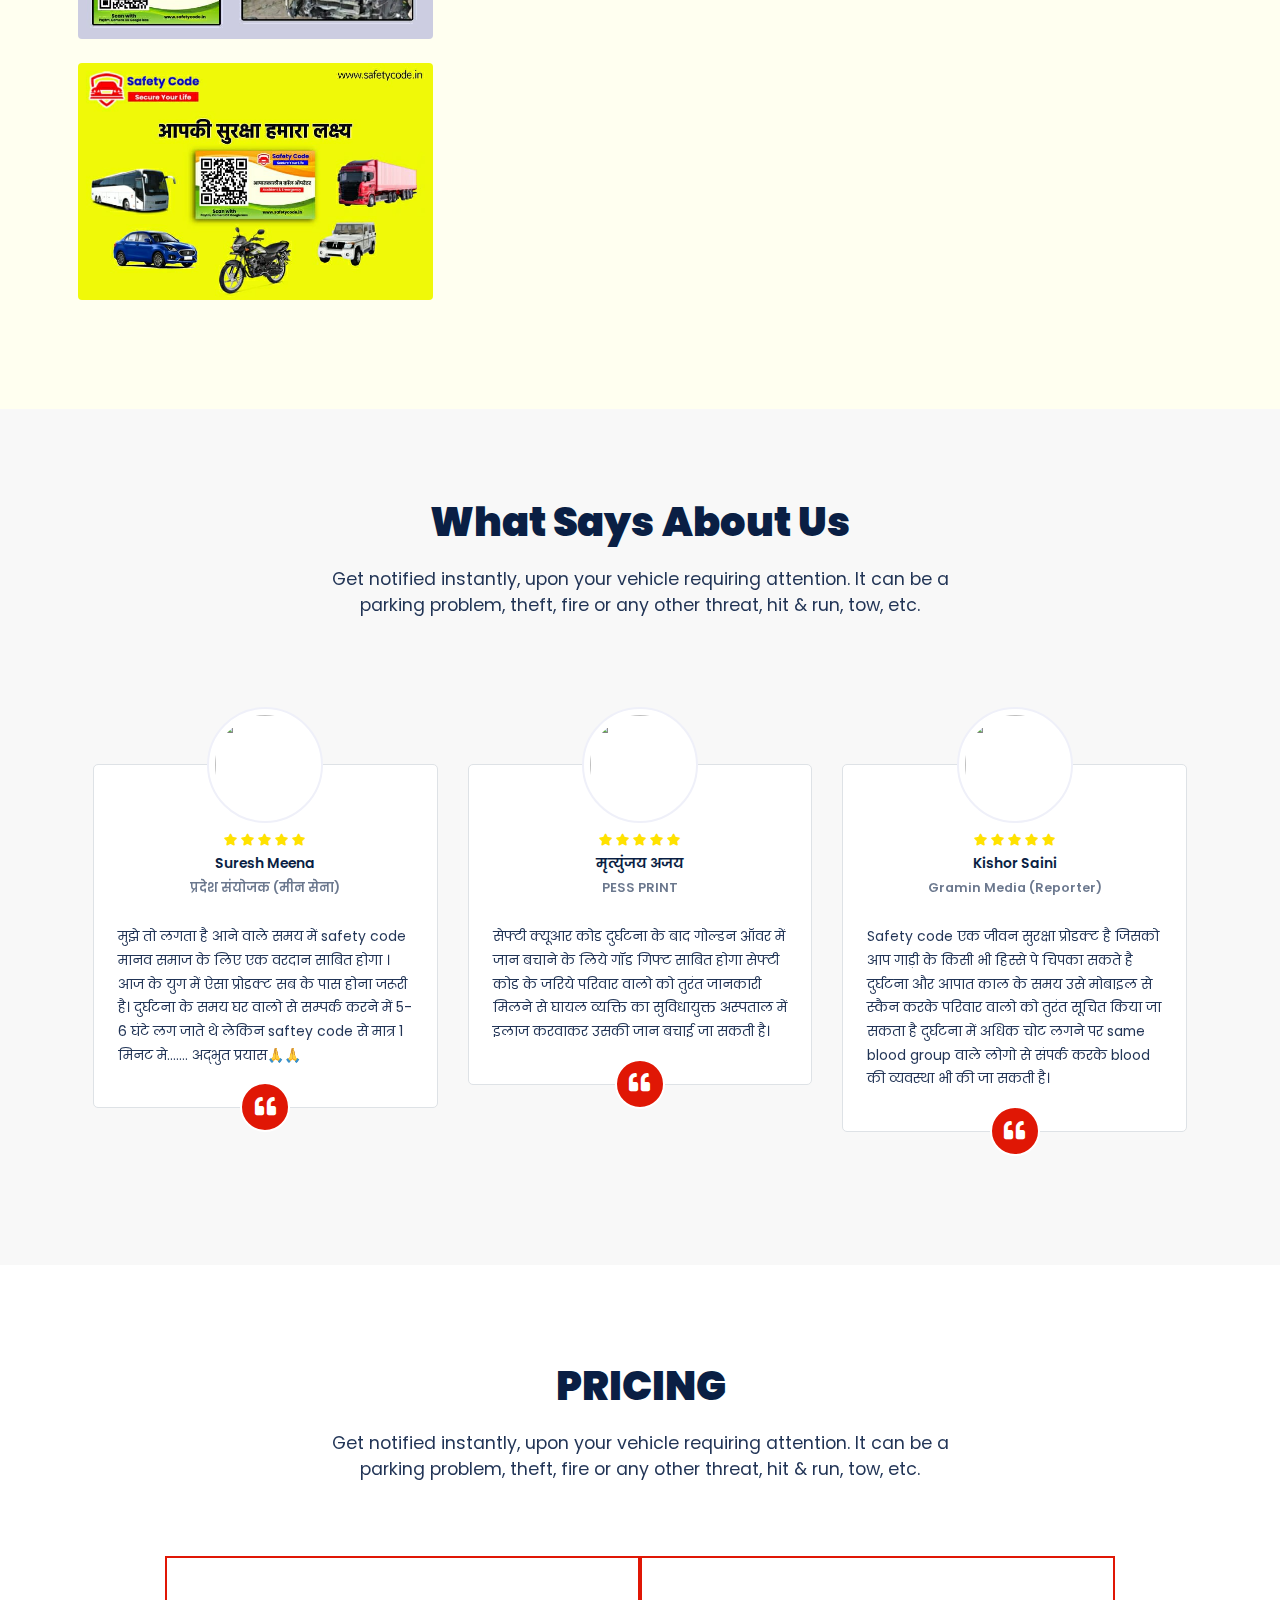
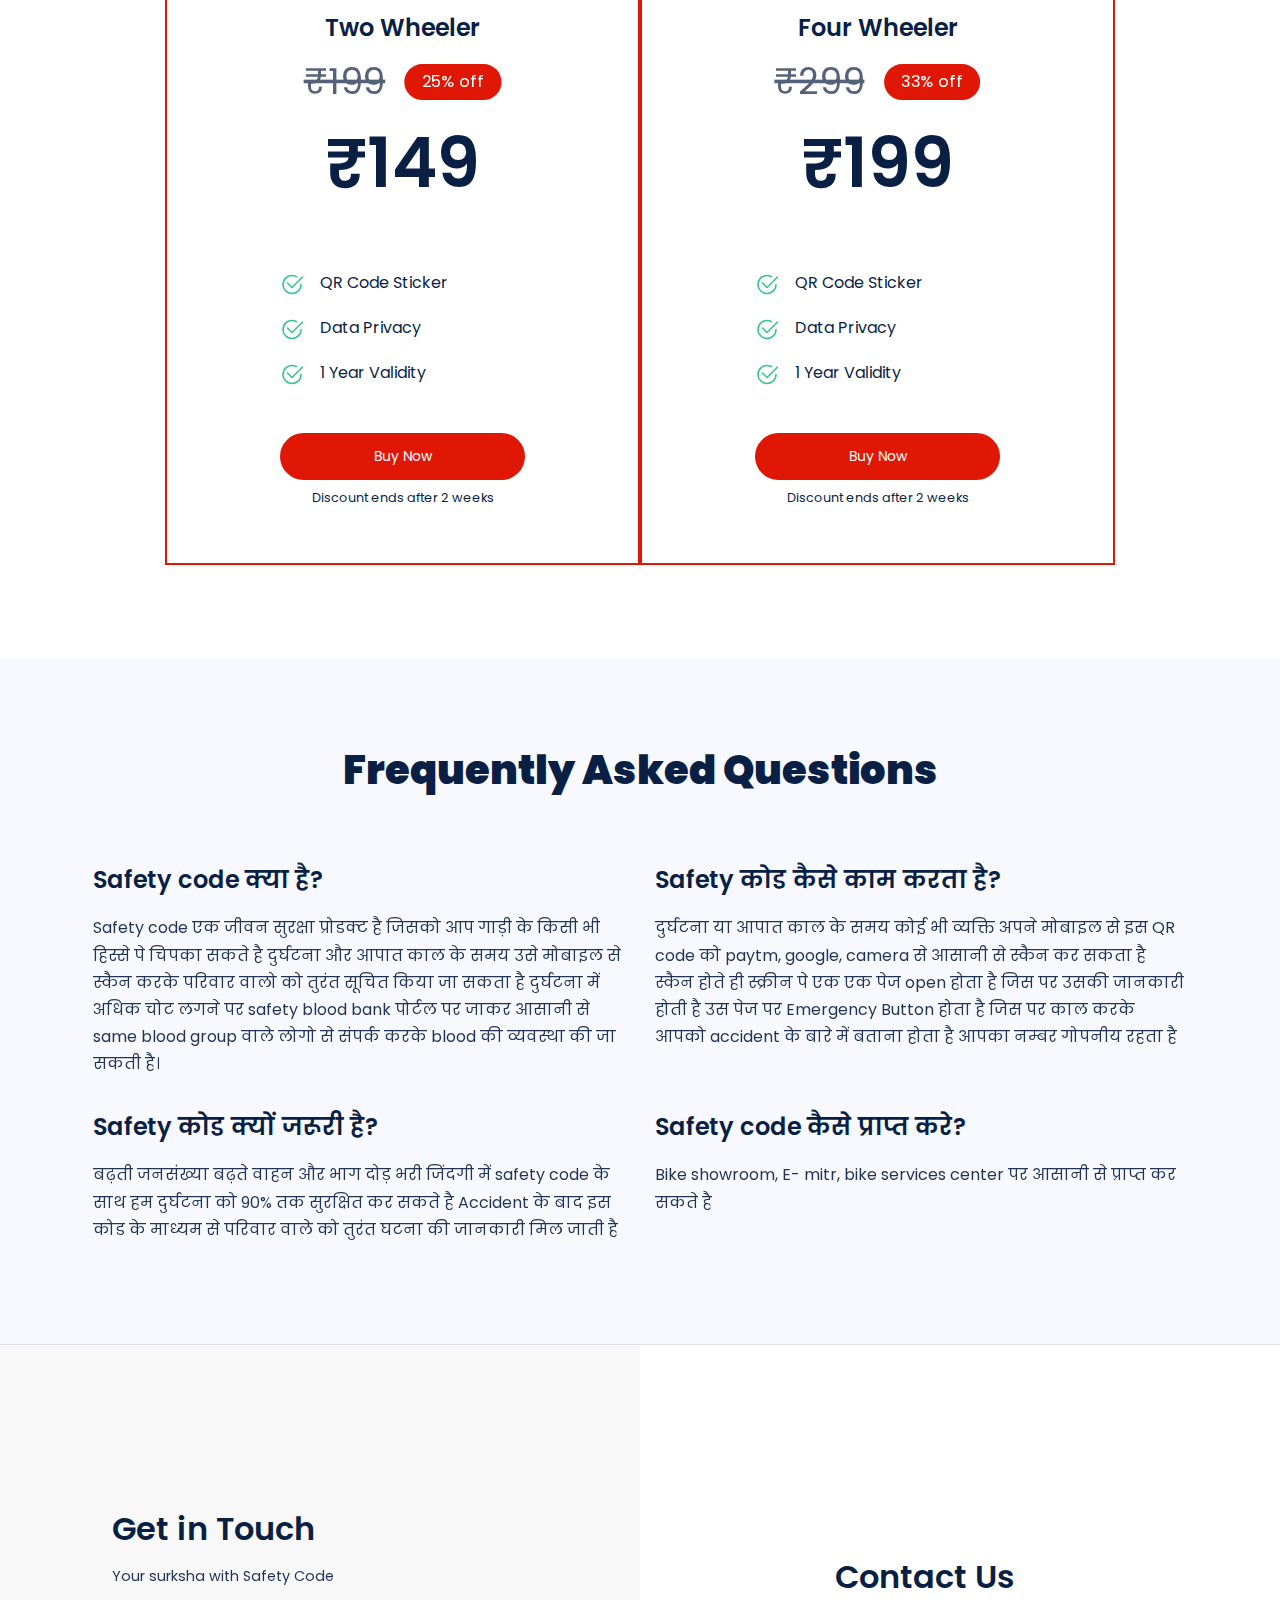
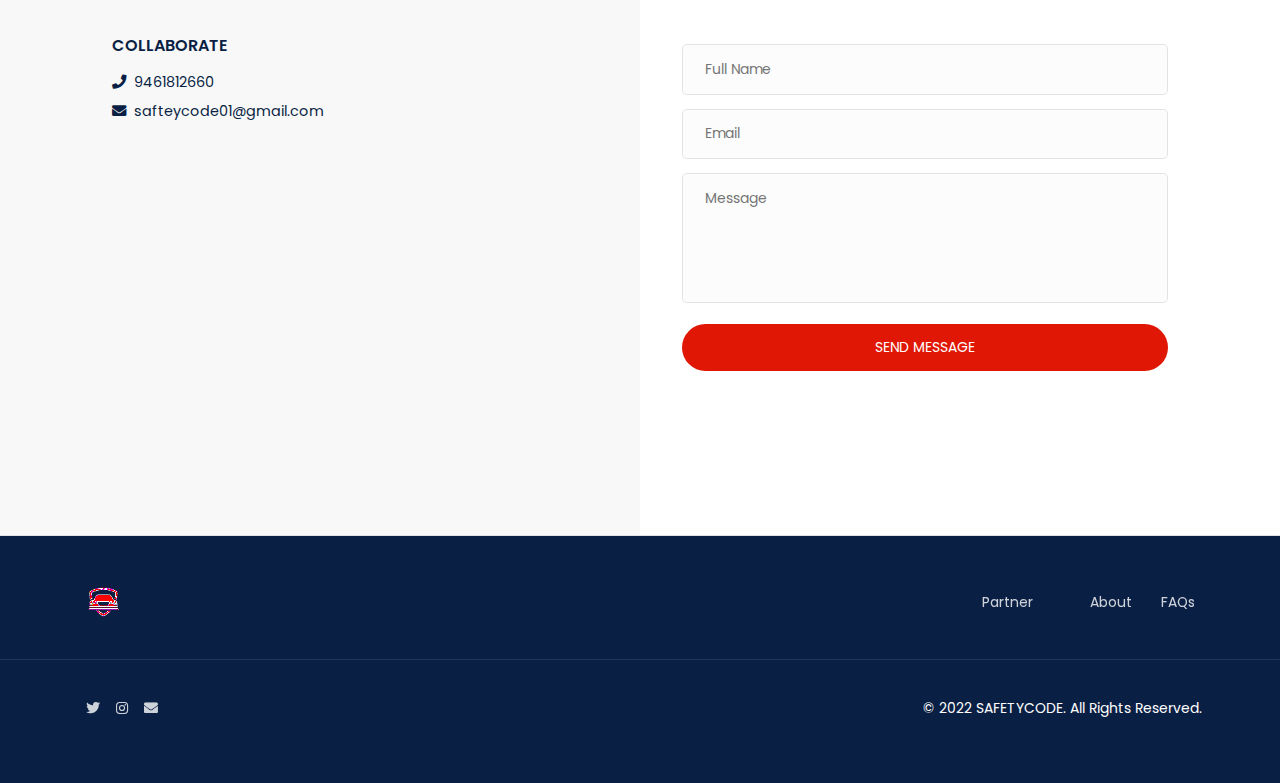
==== commit f79e1c80: "discount" ====
--- a/index.html
+++ b/index.html
@@ -55,7 +55,9 @@
                   <a href="#contact-us" class="hero-nav__link">Contact Us</a>
                 </li>
                 <li class="hero-nav__item">
-                  <a href="./partner/index.html" target="_blank" class="hero-nav__link">Partner</a>
+                  <!-- <a href="./partner/index.html" target="_blank" class="hero-nav__link">Partner</a> -->
+                  <a href="#" target="_blank" class="hero-nav__link">Partner</a>
+
                 </li>
                 <li class="hero-nav__item">
                   <a href="#faq" class="hero-nav__link">FAQ</a>
@@ -148,10 +150,10 @@
             <div class="px-2"></div>
             <div>
               <h3 class="card-2__title mb-2">Blood Group</h3>
-              <p class="card-2__paragraph">
+              <!-- <p class="card-2__paragraph">
                 Lorem Ipsum is simply dummy text of
                 the printing and typesetting industry.
-              </p>
+              </p> -->
             </div>
           </div>
           <div class="card-2 d-flex flex-row flex-lg-row-reverse">
@@ -163,10 +165,10 @@
             <div class="px-2"></div>
             <div>
               <h3 class="card-2__title mb-2">Vehicle Information</h3>
-              <p class="card-2__paragraph">
+              <!-- <p class="card-2__paragraph">
                 Lorem Ipsum is simply dummy text of
                 the printing and typesetting industry.
-              </p>
+              </p> -->
             </div>
           </div>
           <div class="card-2 d-flex flex-row flex-lg-row-reverse">
@@ -178,10 +180,10 @@
             <div class="px-2"></div>
             <div>
               <h3 class="card-2__title mb-2">Alarm Alert</h3>
-              <p class="card-2__paragraph">
+              <!-- <p class="card-2__paragraph">
                 Lorem Ipsum is simply dummy text of
                 the printing and typesetting industry.
-              </p>
+              </p> -->
             </div>
           </div>
         </div>
@@ -200,10 +202,10 @@
             <div class="px-2"></div>
             <div>
               <h3 class="card-2__title mb-2">Location Finder</h3>
-              <p class="card-2__paragraph">
+              <!-- <p class="card-2__paragraph">
                 Lorem Ipsum is simply dummy text of
                 the printing and typesetting industry.
-              </p>
+              </p> -->
             </div>
           </div>
           <div class="card-2 d-flex">
@@ -215,10 +217,10 @@
             <div class="px-2"></div>
             <div>
               <h3 class="card-2__title mb-2">QR code</h3>
-              <p class="card-2__paragraph">
+              <!-- <p class="card-2__paragraph">
                 Lorem Ipsum is simply dummy text of
                 the printing and typesetting industry.
-              </p>
+              </p> -->
             </div>
           </div>
           <div class="card-2 d-flex">
@@ -230,10 +232,10 @@
             <div class="px-2"></div>
             <div>
               <h3 class="card-2__title mb-2">Stay connected</h3>
-              <p class="card-2__paragraph">
+              <!-- <p class="card-2__paragraph">
                 Lorem Ipsum is simply dummy text of
                 the printing and typesetting industry.
-              </p>
+              </p> -->
             </div>
           </div>
         </div>
@@ -262,30 +264,41 @@
 
             <img src="assets/banners/b2.jpeg"
               class="w-100 shadow-1-strong rounded mb-4" alt="Wintry Mountain Landscape" id="myImg" onclick="onClickImage(this);"/>
-          </div>
-
+
+              </div>
+
+          <div class="col-lg-4 col-md-12 mb-4 mb-lg-0">
+              <img src="assets/banners/news-1.jpg"
+              class="w-100 shadow-1-strong rounded mb-4" alt="Mountains in the Clouds"  id="myImg" onclick="onClickImage(this);"/>
+
+              <img src="assets/banners/news-2.jpg"
+              class="w-100 shadow-1-strong rounded mb-4" alt="Mountains in the Clouds"  id="myImg" onclick="onClickImage(this);"/>
+          </div>
+
+          <div class="col-lg-4 mb-12 mb-4 mb-lg-0">
+           
+
+              <img src="assets/banners/news-3.jpg"
+              class="w-100 shadow-1-strong rounded mb-4" alt="Mountains in the Clouds"  id="myImg" onclick="onClickImage(this);"/>
+
+              <img src="assets/banners/news-4.jpg"
+              class="w-100 shadow-1-strong rounded mb-4" alt="Mountains in the Clouds"  id="myImg" onclick="onClickImage(this);"/>
+
+
+          </div>
+          <!-- <div class="col-lg-4 mb-4 mb-lg-0">
+            
+          </div>
           <div class="col-lg-4 mb-4 mb-lg-0">
-            <img src="assets/banners/b3.jpeg"
-              class="w-100 shadow-1-strong rounded mb-4" alt="Mountains in the Clouds"  id="myImg" onclick="onClickImage(this);"/>
-
-            <img src="https://mdbcdn.b-cdn.net/img/Photos/Horizontal/Nature/4-col/img%20(73).webp"
-              class="w-100 shadow-1-strong rounded mb-4" alt="Boat on Calm Water" id="myImg" onclick="onClickImage(this);"/>
-          </div>
+            
+
+           </div>
           <div class="col-lg-4 mb-4 mb-lg-0">
-            <img src="assets/banners/b3.jpeg"
-              class="w-100 shadow-1-strong rounded mb-4" alt="Mountains in the Clouds"  id="myImg" onclick="onClickImage(this);"/>
-
-            <img src="https://mdbcdn.b-cdn.net/img/Photos/Horizontal/Nature/4-col/img%20(73).webp"
-              class="w-100 shadow-1-strong rounded mb-4" alt="Boat on Calm Water" id="myImg" onclick="onClickImage(this);"/>
-          </div>
-
-          <!-- <div class="col-lg-4 mb-4 mb-lg-0">
-            <img src="https://mdbcdn.b-cdn.net/img/Photos/Horizontal/Nature/4-col/img%20(18).webp"
-              class="w-100 shadow-1-strong rounded mb-4" alt="Waves at Sea" id="myImg" onclick="onClickImage(this);" />
-
-            <img src="https://mdbcdn.b-cdn.net/img/Photos/Vertical/mountain3.webp"
-              class="w-100 shadow-1-strong rounded mb-4" alt="Yosemite National Park" id="myImg" onclick="onClickImage(this);" />
+            
+           
           </div> -->
+
+          
         </div>
         <!-- Gallery -->
       </div>
@@ -301,25 +314,20 @@
   <div id="testimonials" class="block-20 space-between-blocks">
     <div class="container">
       <div class="block__header col-lg-8 col-xl-7 mx-auto text-center px-0">
-        <h1 class="block__title mb-3">What Buyers Says About Us</h1>
+        <h1 class="block__title mb-3">What Says About Us</h1>
         <p class="block__paragraph">
-          Lorem Ipsum is simply dummy text of the printing and typesetting industry. Lorem Ipsum has been the industry’s
-          standard
+          Get notified instantly, upon your vehicle requiring attention. It can be a parking problem, theft, fire or any other threat, hit & run, tow, etc.
         </p>
       </div>
       <div class="row px-2 pt-4">
         <div class="col-lg-4">
           <div class="testimonial-card-1 mb-5">
             <p class="testimonial-card-1__paragraph mb-3">
-              Lorem Ipsum is simply dummy text of the printing and typesetting industry. Lorem Ipsum has been the
-              industry’s standard
-
-              dummy text ever since the 1500s, when an unknown printer took a galley of type and scrambled it to make a
-              type specimen.
+              मुझे तो लगता है आने वाले समय में safety code मानव समाज के लिए एक वरदान साबित होगा । आज के युग में ऐसा प्रोडक्ट सब के पास होना जरूरी है। दुर्घटना के समय घर वालो से सम्पर्क करने में 5-6 घंटे लग जाते थे लेकिन saftey code से मात्र 1 मिनट मे....... अद्भुत प्रयास🙏🙏
             </p>
             <div class="block-20__person">
               <div class="mb-2">
-                <img class="block-20__person-avatar" src="assets/imgs/profile-2.png">
+                <img class="block-20__person-avatar" src="assets/imgs/sureshmeena.jfif">
               </div>
               <div class="flex-grow-1 d-flex flex-column">
                 <span class="block-20__person-rating">
@@ -329,8 +337,8 @@
                   <i class="fas fa-star"></i>
                   <i class="fas fa-star"></i>
                 </span>
-                <span class="block-20__person-name my-1">Ali Boukeroui</span>
-                <span class="block-20__person-info">indiehackers.com</span>
+                <span class="block-20__person-name my-1">Suresh Meena</span>
+                <span class="block-20__person-info">प्रदेश संयोजक (मीन सेना)</span>
               </div>
             </div>
             <span class="testimonial-card-1__quote-symbol">
@@ -341,14 +349,11 @@
         <div class="col-lg-4">
           <div class="testimonial-card-1 mb-5">
             <p class="testimonial-card-1__paragraph mb-3">
-              Lorem Ipsum is simply dummy text of the printing and typesetting industry. Lorem Ipsum has been the
-              industry’s standard
-              dummy text ever since the 1500s, when an unknown printer took a galley of type and scrambled it to make a
-              type specimen.
+              सेफ्टी क्यूआर कोड दुर्घटना के बाद गोल्डन ऑवर में जान बचाने के लिये गॉड गिफ्ट साबित होगा सेफ्टी कोड के जरिये परिवार वालो को तुरंत जानकारी मिलने से घायल व्यक्ति का सुविधायुक्त अस्पताल में इलाज करवाकर उसकी जान बचाई जा सकती है।
             </p>
             <div class="block-20__person">
               <div class="mb-2">
-                <img class="block-20__person-avatar" src="assets/imgs/profile-2.png">
+                <img class="block-20__person-avatar" src="assets/imgs/ajay.jfif">
               </div>
               <div class="flex-grow-1 d-flex flex-column">
                 <span class="block-20__person-rating">
@@ -358,8 +363,8 @@
                   <i class="fas fa-star"></i>
                   <i class="fas fa-star"></i>
                 </span>
-                <span class="block-20__person-name my-1">Ali Boukeroui</span>
-                <span class="block-20__person-info">indiehackers.com</span>
+                <span class="block-20__person-name my-1">मृत्युंजय अजय</span>
+                <span class="block-20__person-info">PESS PRINT</span>
               </div>
             </div>
             <span class="testimonial-card-1__quote-symbol">
@@ -370,14 +375,11 @@
         <div class="col-lg-4">
           <div class="testimonial-card-1 mb-5">
             <p class="testimonial-card-1__paragraph mb-3">
-              Lorem Ipsum is simply dummy text of the printing and typesetting industry. Lorem Ipsum has been the
-              industry’s standard
-              dummy text ever since the 1500s, when an unknown printer took a galley of type and scrambled it to make a
-              type specimen.
+              Safety code एक जीवन सुरक्षा प्रोडक्ट है जिसको आप गाड़ी के किसी भी हिस्से पे चिपका सकते है दुर्घटना और आपात काल के समय उसे मोबाइल से स्कैन करके परिवार वालो को तुरंत सूचित किया जा सकता है दुर्घटना में अधिक चोट लगने पर same blood group वाले लोगो से संपर्क करके blood की व्यवस्था भी की जा सकती है।
             </p>
             <div class="block-20__person">
               <div class="mb-2">
-                <img class="block-20__person-avatar" src="assets/imgs/profile-2.png">
+                <img class="block-20__person-avatar" src="assets/imgs/kishor.jfif">
               </div>
               <div class="flex-grow-1 d-flex flex-column">
                 <span class="block-20__person-rating">
@@ -387,8 +389,8 @@
                   <i class="fas fa-star"></i>
                   <i class="fas fa-star"></i>
                 </span>
-                <span class="block-20__person-name my-1">Ali Boukeroui</span>
-                <span class="block-20__person-info">indiehackers.com</span>
+                <span class="block-20__person-name my-1">Kishor Saini</span>
+                <span class="block-20__person-info">Gramin Media (Reporter)</span>
               </div>
             </div>
             <span class="testimonial-card-1__quote-symbol">
@@ -407,8 +409,7 @@
       <div class="block-17__header col-lg-8 col-xl-7 mx-auto text-center px-0">
         <h1 class="block__title mb-3">PRICING</h1>
         <p class="block__paragraph">
-          Lorem Ipsum is simply dummy text of the printing and typesetting industry. Lorem Ipsum has been the industry’s
-          standard
+          Get notified instantly, upon your vehicle requiring attention. It can be a parking problem, theft, fire or any other threat, hit & run, tow, etc.
         </p>
       </div>
       <div class="block-17__card row flex-column-reverse flex-lg-row justify-content-center">
@@ -442,8 +443,8 @@
           <div class="plan-card text-center">
             <h6 class="plan-card__name mb-0">Two Wheeler</h6>
             <p class="discount mt-3 mb-0 d-flex align-items-center justify-content-center">
-              <span class="discount__old-price mx-2">₹300</span>
-              <span class="discount__percentage mx-2">50% off</span>
+              <span class="discount__old-price mx-2">₹199</span>
+              <span class="discount__percentage mx-2">25% off</span>
             </p>
             <p class="plan-card__price my-2">₹149</p>
             <!-- <span class="plan-card__duration">7 Days Money Back Guaranteed</span> -->
@@ -497,10 +498,10 @@
           <div class="plan-card text-center">
             <h6 class="plan-card__name mb-0">Four Wheeler</h6>
             <p class="discount mt-3 mb-0 d-flex align-items-center justify-content-center">
-              <span class="discount__old-price mx-2">₹500</span>
-              <span class="discount__percentage mx-2">50% off</span>
-            </p>
-            <p class="plan-card__price my-2">₹249</p>
+              <span class="discount__old-price mx-2">₹299</span>
+              <span class="discount__percentage mx-2">33% off</span>
+            </p>
+            <p class="plan-card__price my-2">₹199</p>
             <!-- <span class="plan-card__duration">7 Days Money Back Guaranteed</span> -->
             <ul class="plan-features list-unstyled mt-5 mb-0">
               <li class="plan-features__li">
@@ -637,17 +638,17 @@
           </div>
         </div>
         <div class="col-lg-6 h-100 block-28__form-side">
-          <form onsubmit="submitContactForm(event)" class="contact-form text-center">
+          <form method="post" onsubmit="submitContactForm(event)" class="contact-form text-center">
             <div class="contact-form__header mb-5 mt-5">
               <h6 class="contact-form__title mb-3">Contact Us</h6>
               <!-- <p class="contact-form__paragraph mb-0 mx-auto">
                 Lorem Ipsum is simply dummy text of the printing and typesetting industry.
               </p> -->
             </div>
-            <input type="text" class="contact-form__input" placeholder="Full Name">
-            <input type="email" class="contact-form__input" placeholder="Email">
-            <textarea class="contact-form__input" placeholder="Message"></textarea>
-            <button class="btn btn-primary w-100">SEND MESSAGE</button>
+            <input type="text" class="contact-form__input" id="fullName" autocomplete="off" placeholder="Full Name">
+            <input type="email" class="contact-form__input" id="email" autocomplete="off" placeholder="Email">
+            <textarea class="contact-form__input" id="message" autocomplete="off" placeholder="Message"></textarea>
+            <button id="btn" class="btn btn-primary w-100">SEND MESSAGE</button>
           </form>
         </div>
       </div>
@@ -656,21 +657,21 @@
 
   <!-- =================================== -->
 
-  <div class="block-32 space-between-blocks">
-    <div class="container">
+  <!-- <div class="block-32 space-between-blocks">
+    <div class="container"> -->
       <!-- HEADER -->
-      <div class="col-lg-8 col-xl-7 mx-auto text-center mb-5">
-        <h1 class="block__title mb-3">Buy Now And Save 50%</h1>
+      <!-- <div class="col-lg-8 col-xl-7 mx-auto text-center mb-5">
+        <h1 class="block__title mb-3">Buy Now And Save 50%</h1> -->
         <!-- <p class="block__paragraph mb-0">
           Lorem Ipsum is simply dummy text of the printing and typesetting industry. Lorem Ipsum has been the industry’s
           standard
         </p> -->
-      </div>
+      <!-- </div>
       <div class="text-center">
         <a href="#" class="btn btn-primary">Buy Now</a>
       </div>
     </div>
-  </div>
+  </div> -->
 
   <!-- =================================== -->
 
@@ -685,7 +686,9 @@
             <a href="https://surkshacode.com/register" class="block-44__link">Register</a>
           </li> -->
           <li class="block-44__li-1">
-            <a href="./partner/index.html" target="_blank" class="block-44__link">Partner</a>
+            <!-- <a href="./partner/index.html" target="_blank" class="block-44__link">Partner</a> -->
+            <a href="#" target="_blank" class="block-44__link">Partner</a>
+
           </li>
           <li class="block-44__li-1">
             <a href="#" class="block-44__link">About</a>
@@ -737,4 +740,34 @@
 </body>
 <script src="./assets/app.js"></script>
 
+<script src="https://smtpjs.com/v3/smtp.js">
+</script>
+
+<script>
+  var btn = document.getElementById('btn');
+  btn.addEventListener('click', function(e) {
+    e.preventDefault()
+    var fullName = document.getElementById('fullName').value;
+    var email = document.getElementById('email').value;
+    var message = document.getElementById('message').value;
+    var body = 'fullName: ' +fullName + '<br/> email: ' +email + '<br/> message:' +message;
+
+
+
+
+    Email.send({
+    Username : "safteycode01@gmail.com",
+    Password: "56414C5E95402A3D3903AC24EDF29A99C9C3",
+    Host: "smtp.elasticemail.com",
+    Port: 2525,
+    To : 'safteycode01@gmail.com',
+    From : "safteycode01@gmail.com",
+    Subject : "New Enquiry",
+    Body : body
+}).then(
+  message => alert("Your message is successfully delivered")
+);
+  });
+
+</script>
 </html>